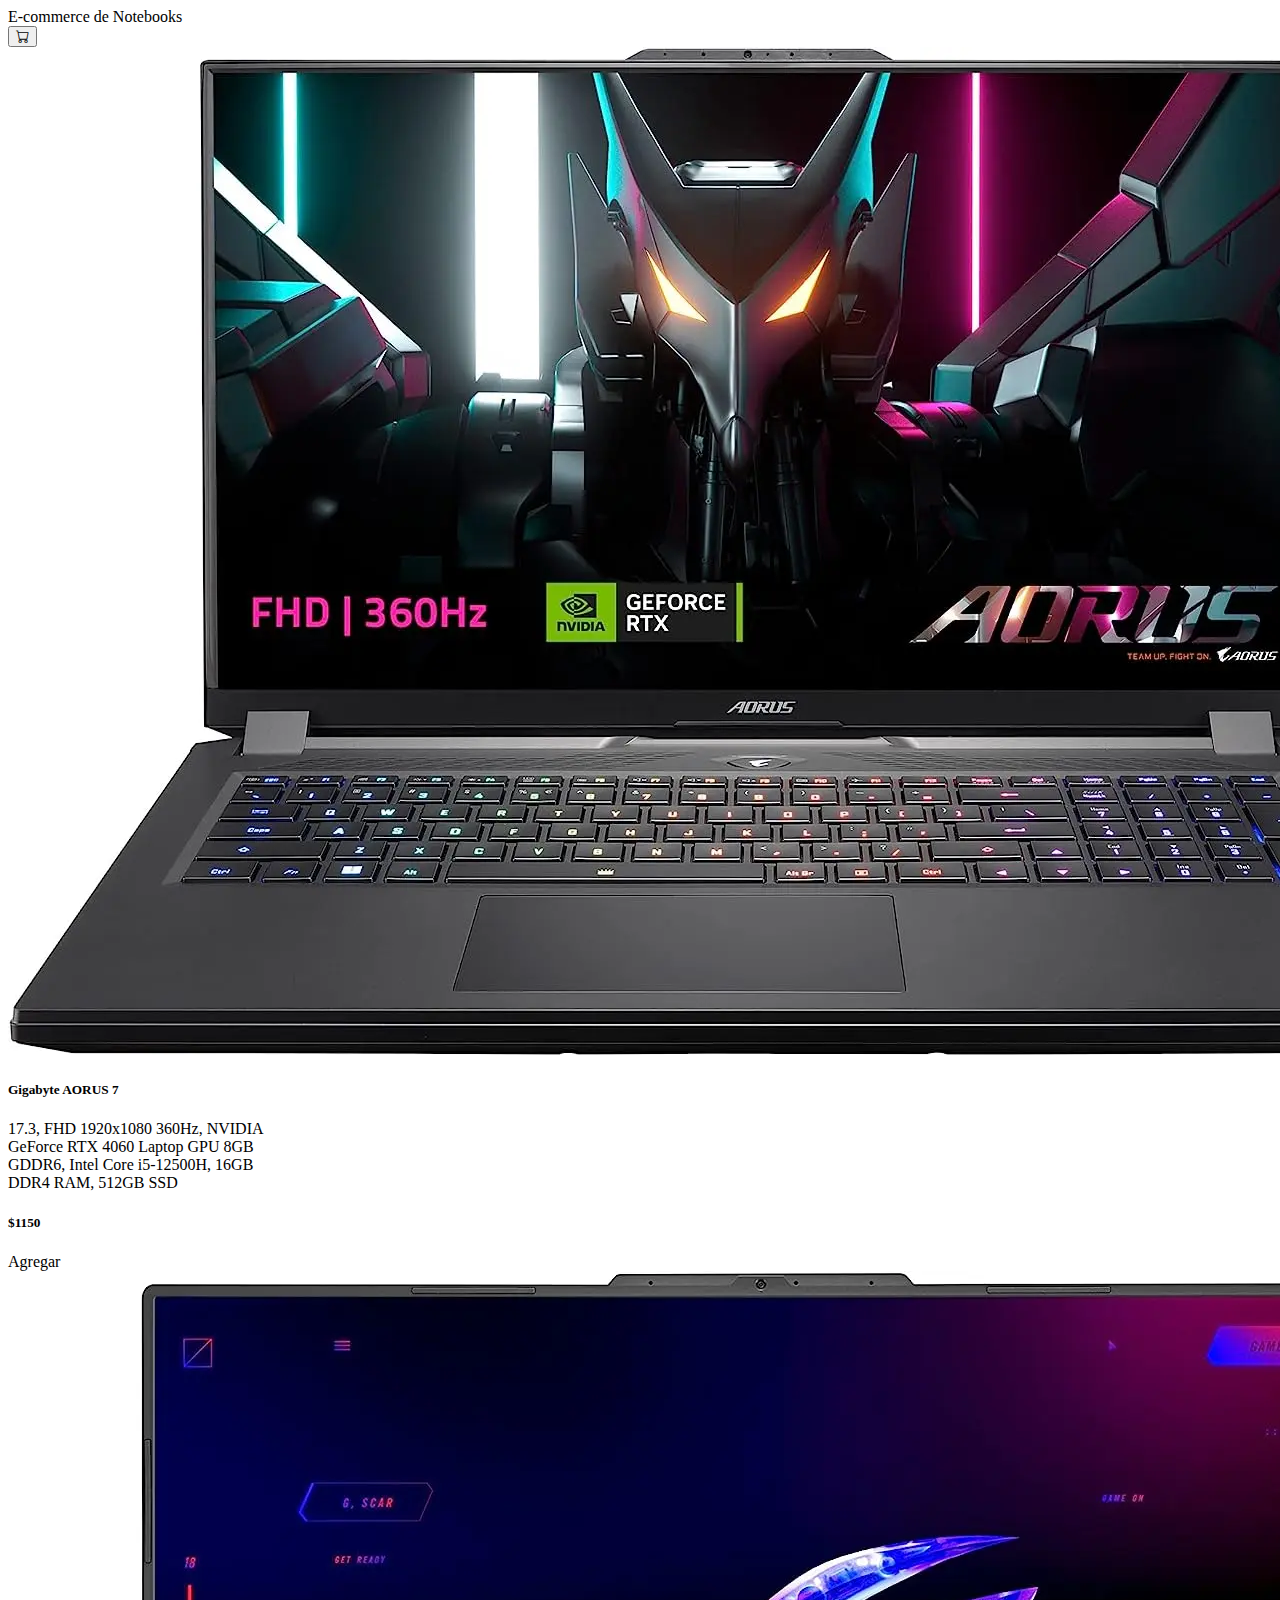
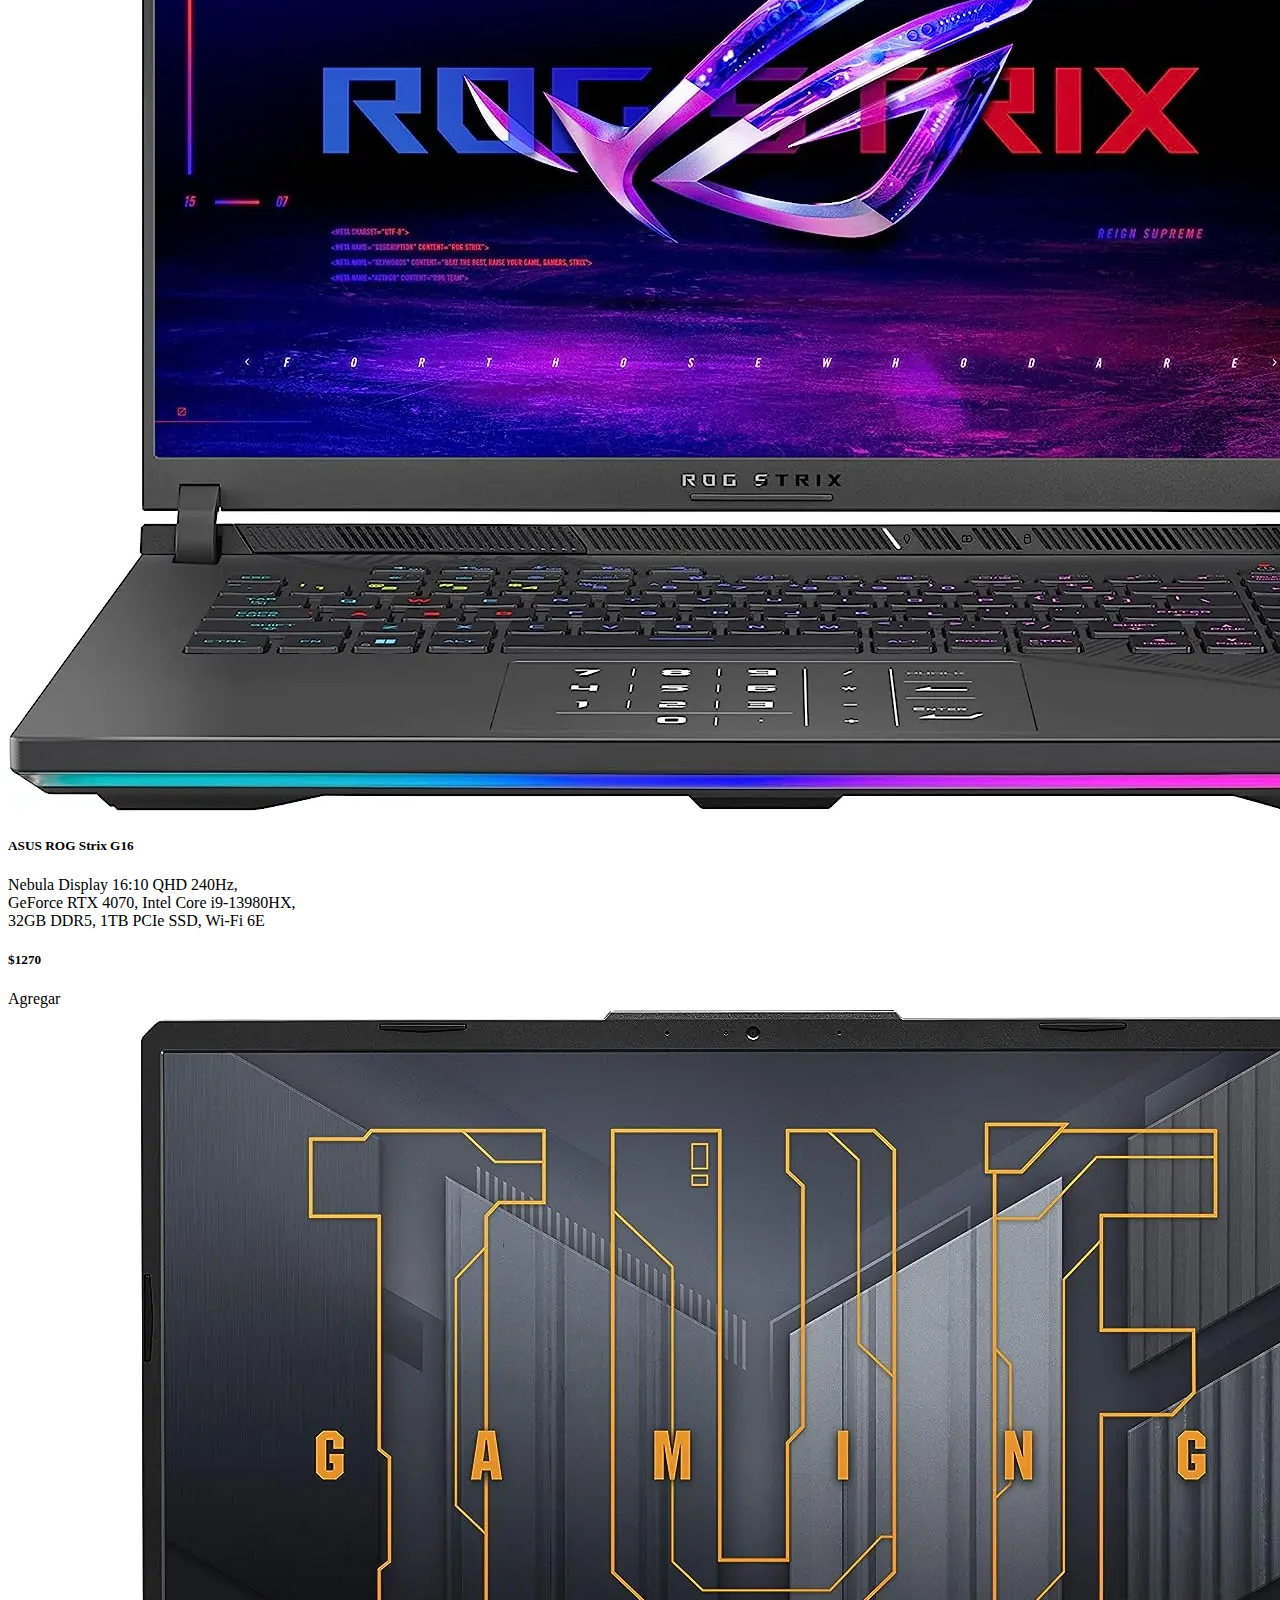
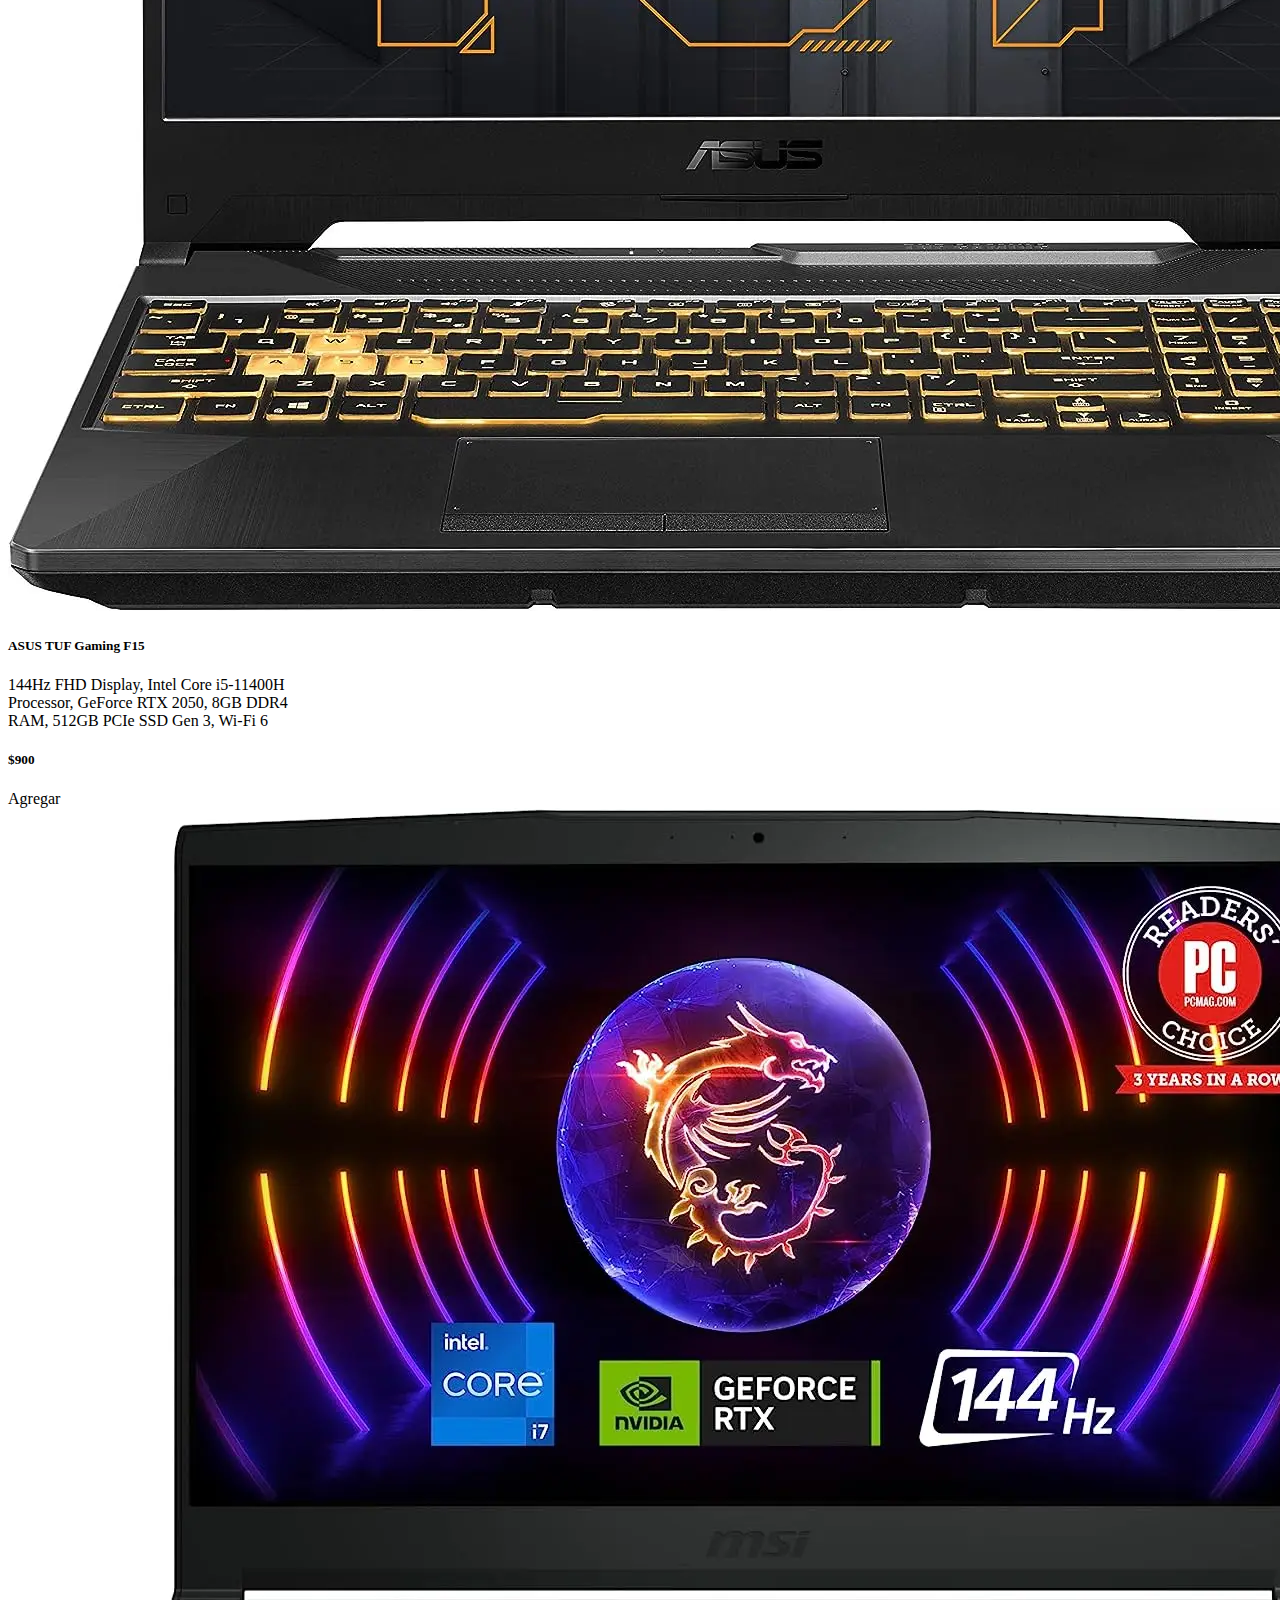
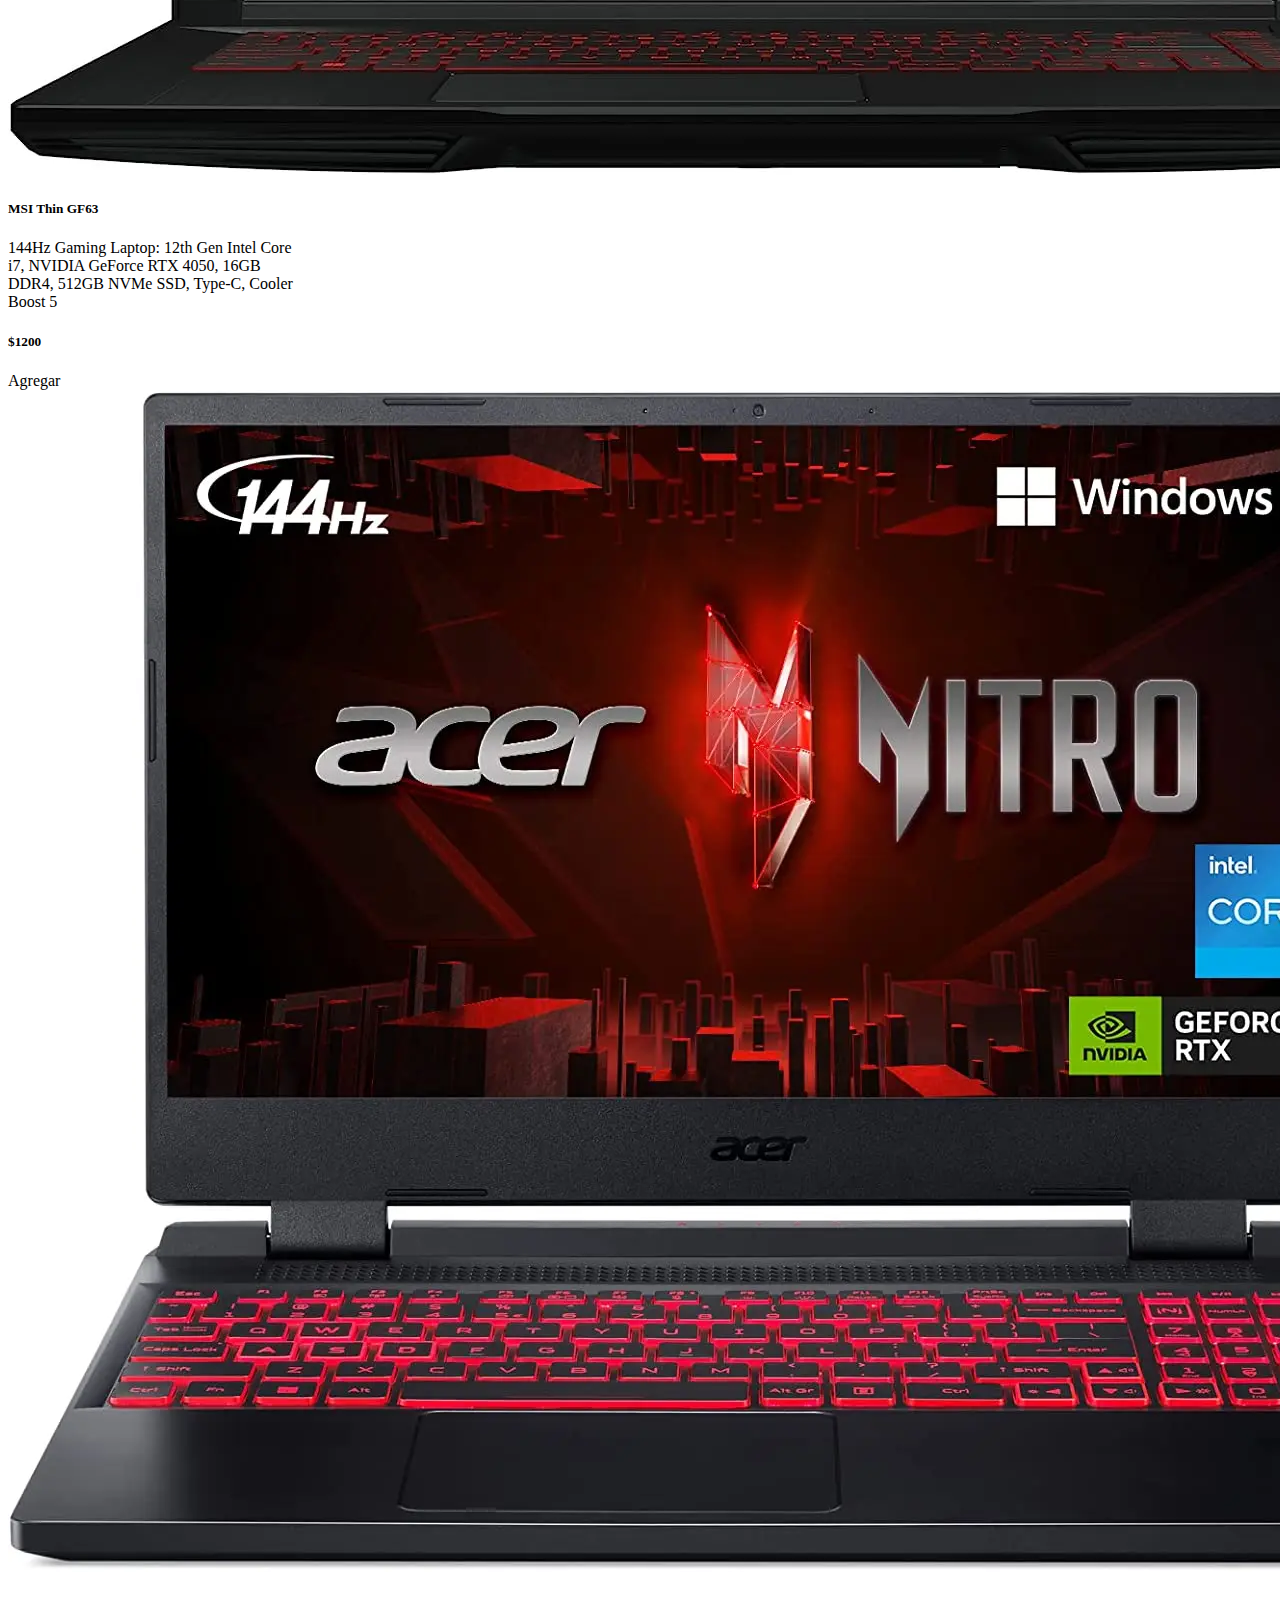
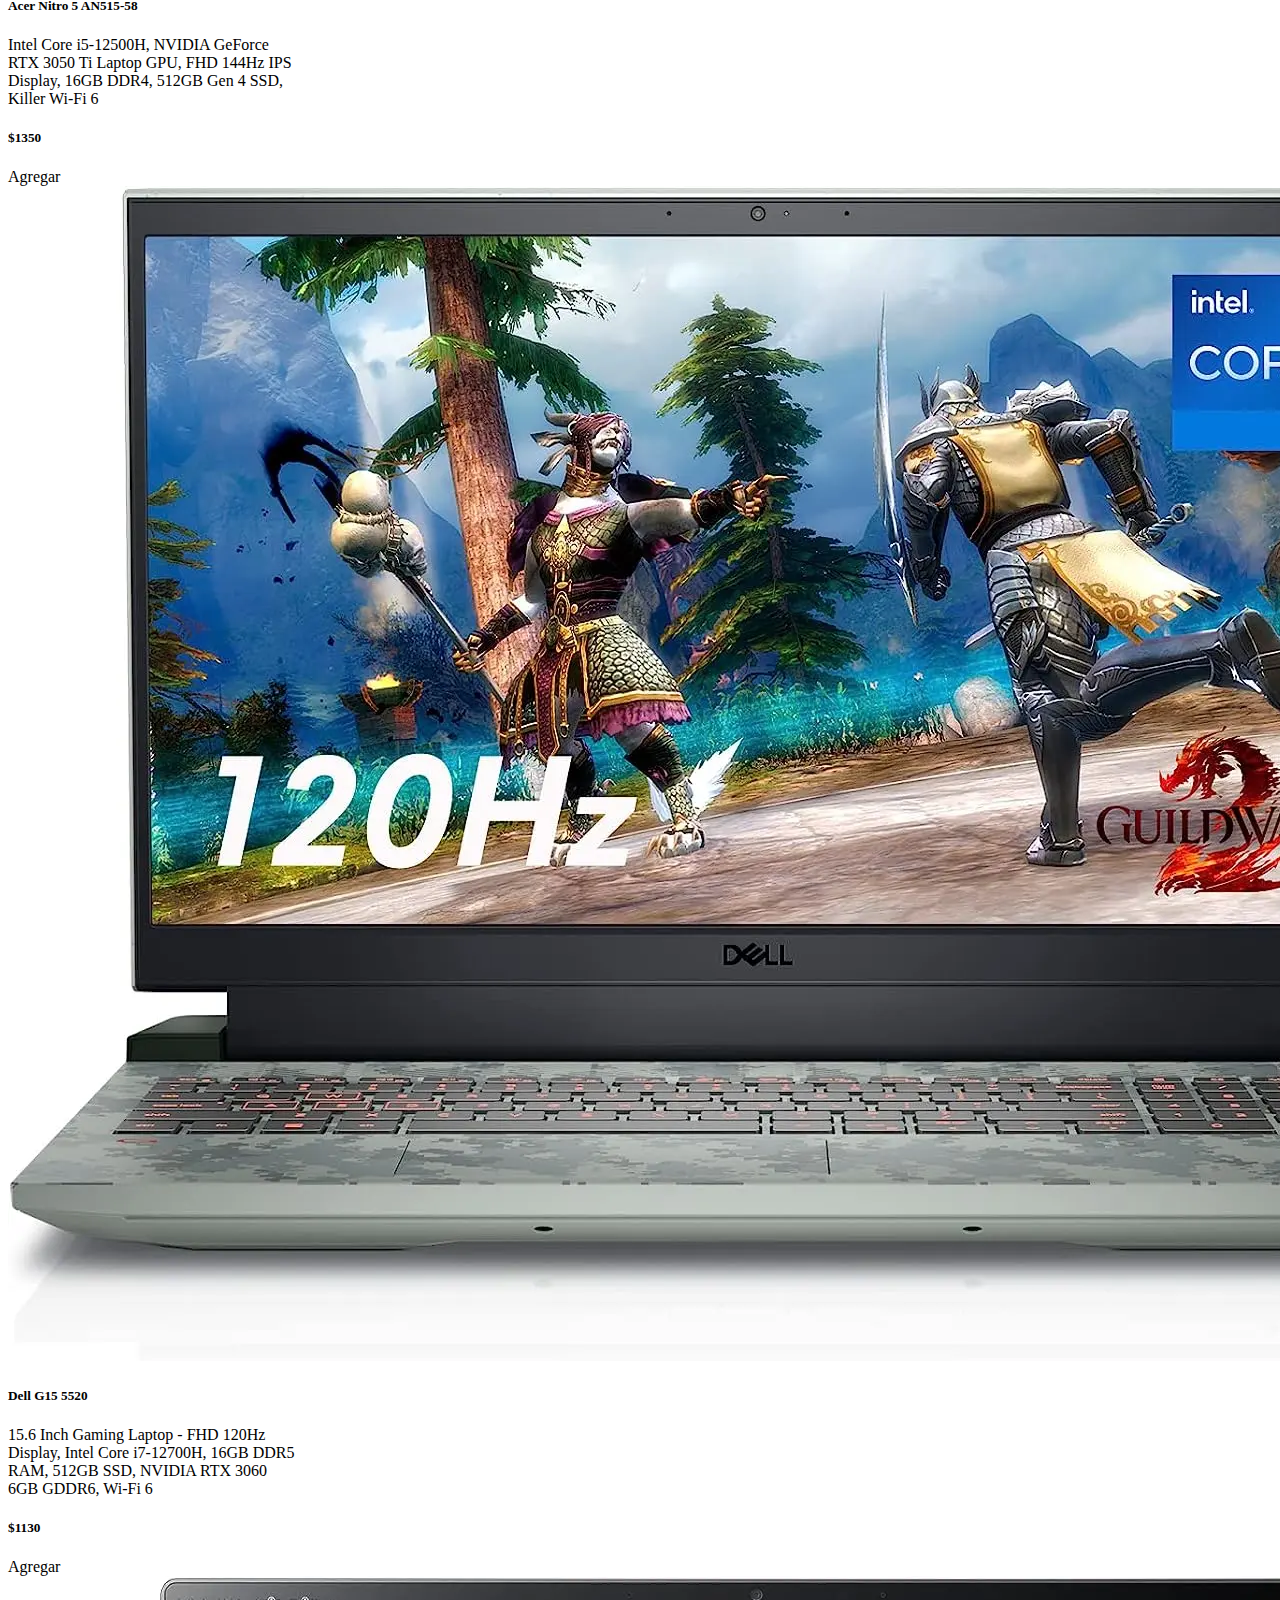
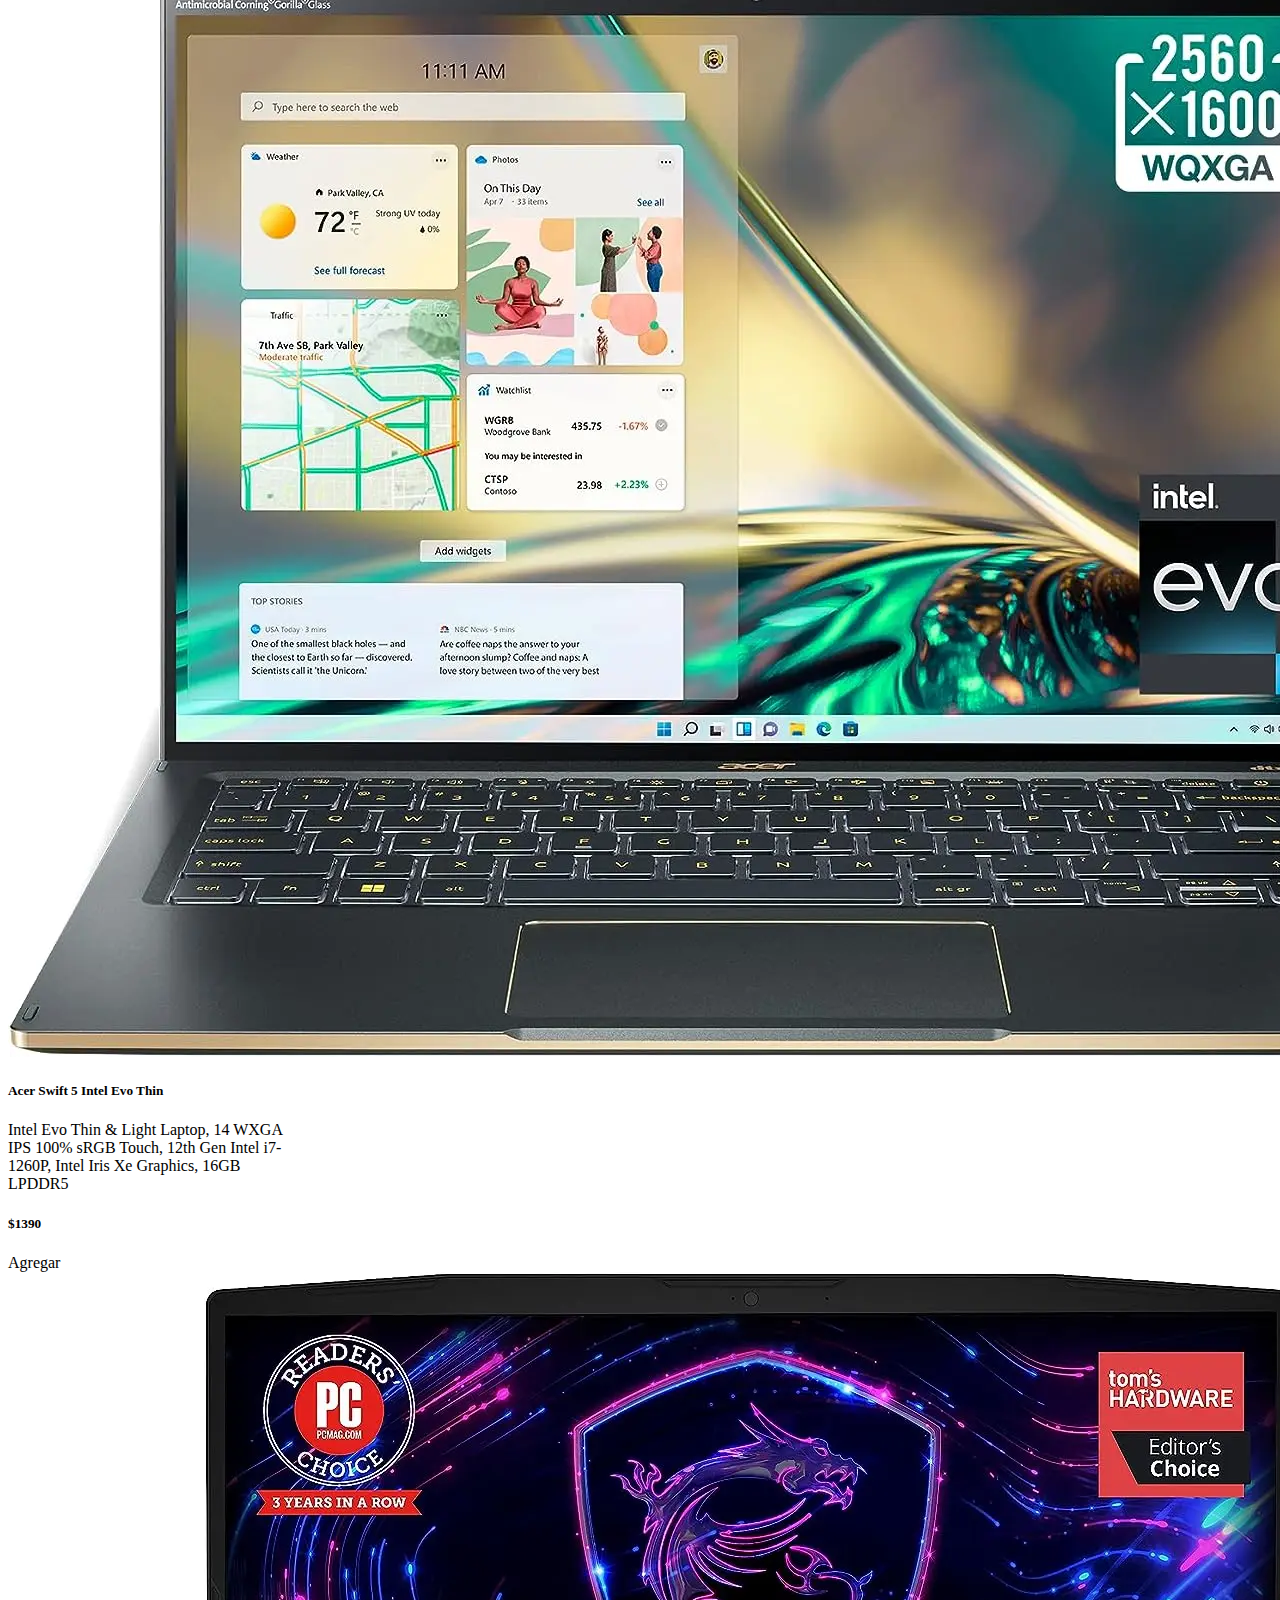
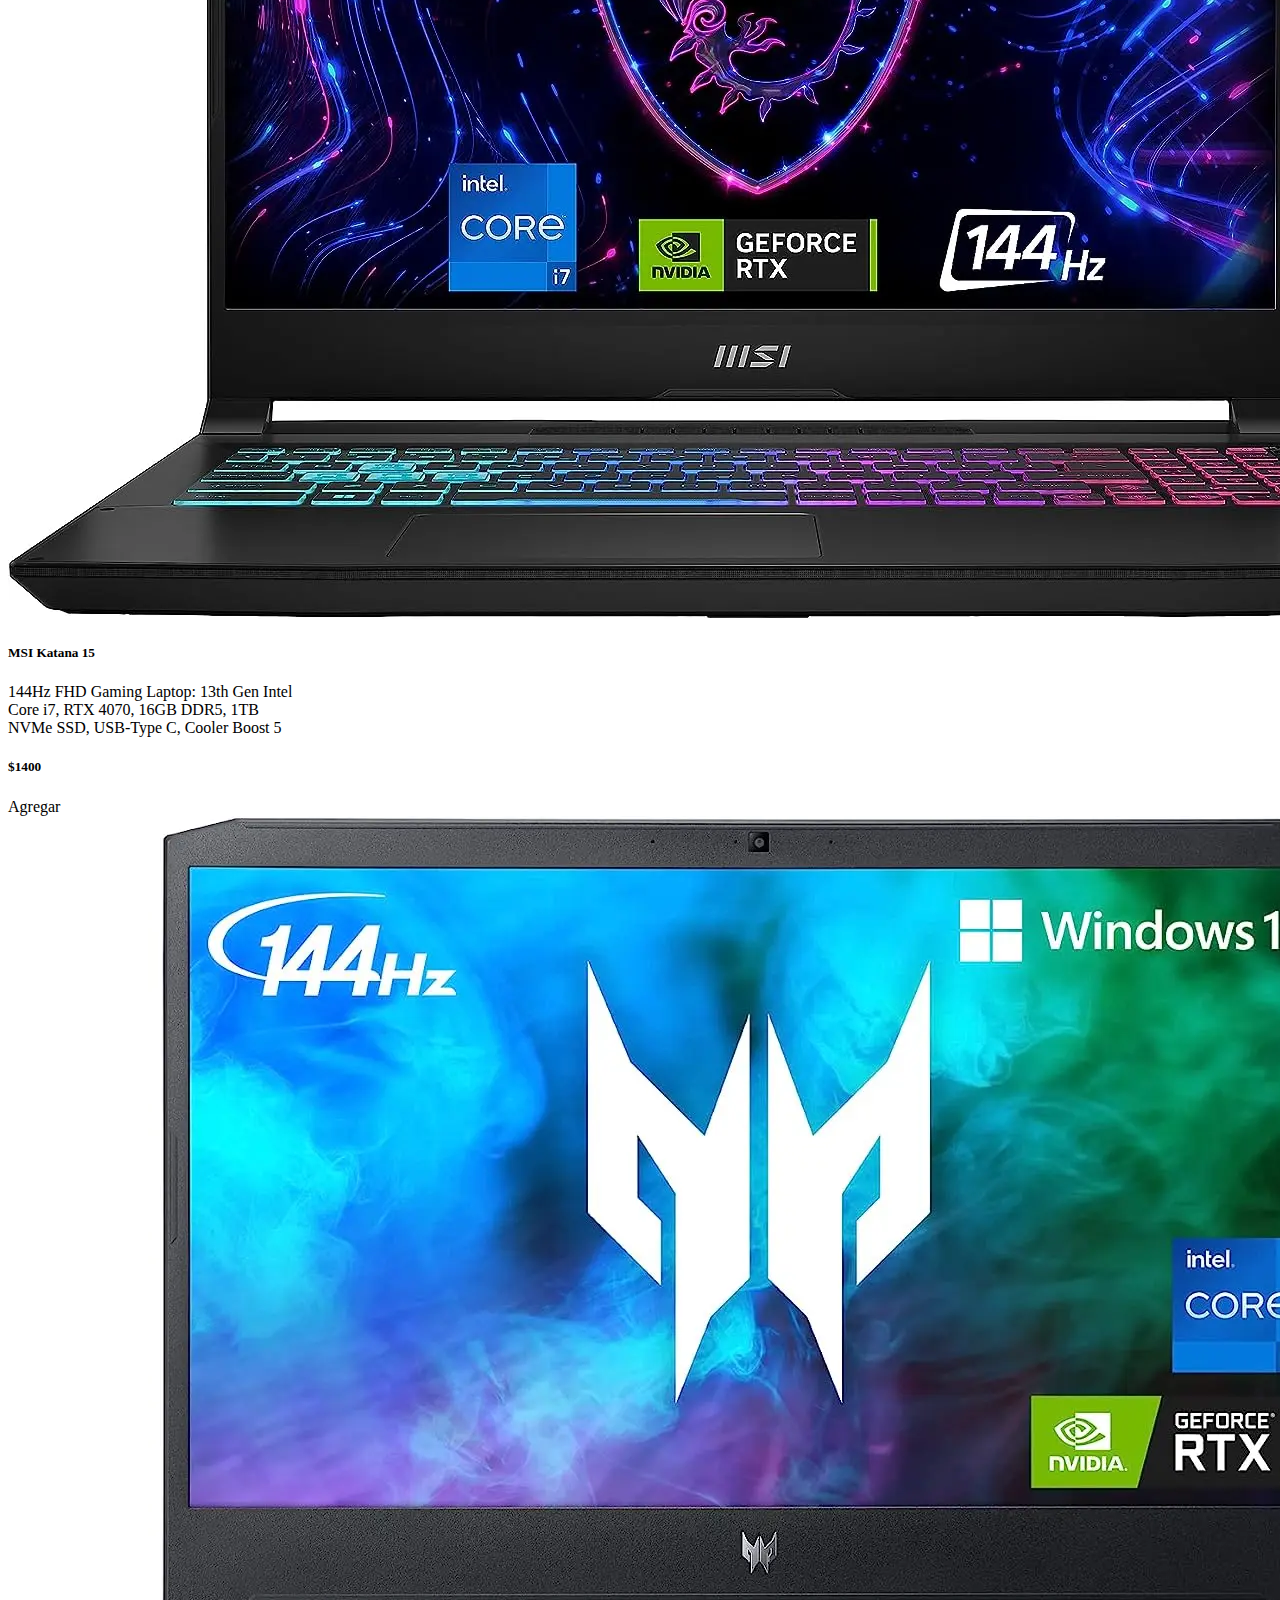
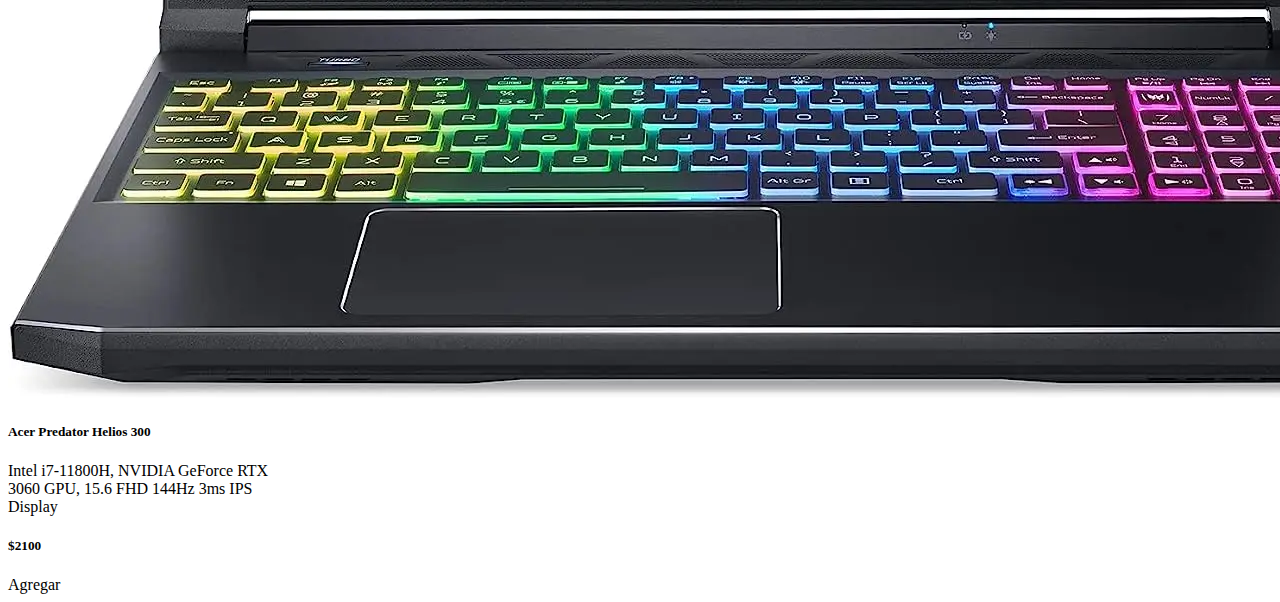
==== index.html @ ac22c347 "primeros eventos del DOM y array de productos" ====
<!DOCTYPE html>
<html lang="en">
<head>
    <meta charset="UTF-8">
    <meta name="viewport" content="width=device-width, initial-scale=1.0">
    <title>proyectoFinalJS | Francisco Zambrano</title>
    <link rel="icon" href="productosImg/icon.png"></link>
    <link href="https://cdn.jsdelivr.net/npm/bootstrap@5.3.2/dist/css/bootstrap.min.css" rel="stylesheet" integrity="sha384-T3c6CoIi6uLrA9TneNEoa7RxnatzjcDSCmG1MXxSR1GAsXEV/Dwwykc2MPK8M2HN" crossorigin="anonymous">
    <link rel="stylesheet" href="https://cdn.jsdelivr.net/npm/bootstrap-icons@1.11.1/font/bootstrap-icons.css">

</head>
<body>

    <nav class="navbar bg-body-tertiary">
        <div class="container-fluid">
          <a class="navbar-brand">E-commerce de Notebooks</a>
          <form class="d-flex" role="search">
            
            <button class="btn btn-outline-success" type="button"><i class="bi bi-cart"></i></button>
          </form>
        </div>
    </nav>


    <div class="container text-center">
      <div class="row aling-items-center">
          <div class="col-sm-12">
            <div class="container">
              <div class="row">
                  
                <div class="col-md-3" id="contenedor-productos"></div>
              
              </div>
            </div>         
          </div>
      </div>
    </div>

    
    <script src="main.js"></script>
    <script src="https://cdn.jsdelivr.net/npm/bootstrap@5.3.2/dist/js/bootstrap.bundle.min.js" integrity="sha384-C6RzsynM9kWDrMNeT87bh95OGNyZPhcTNXj1NW7RuBCsyN/o0jlpcV8Qyq46cDfL" crossorigin="anonymous"></script>
</body>
</html>
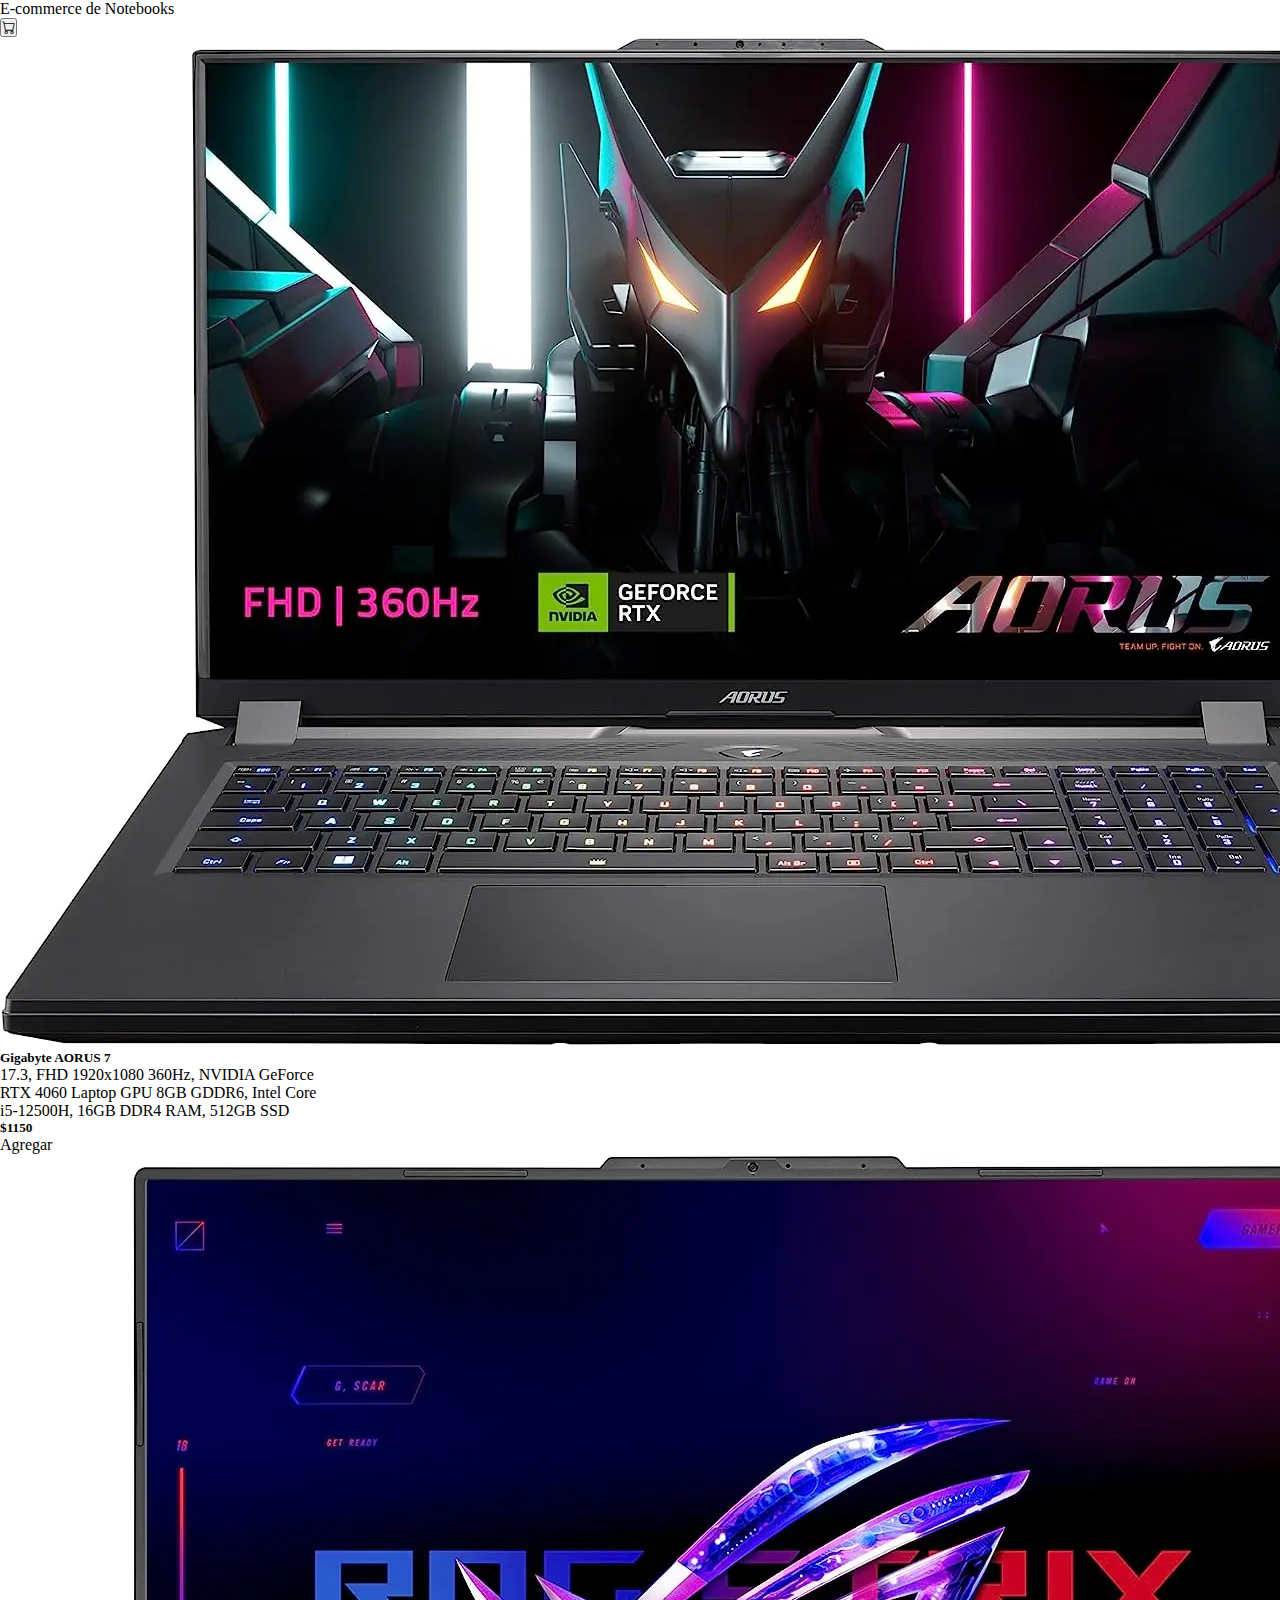
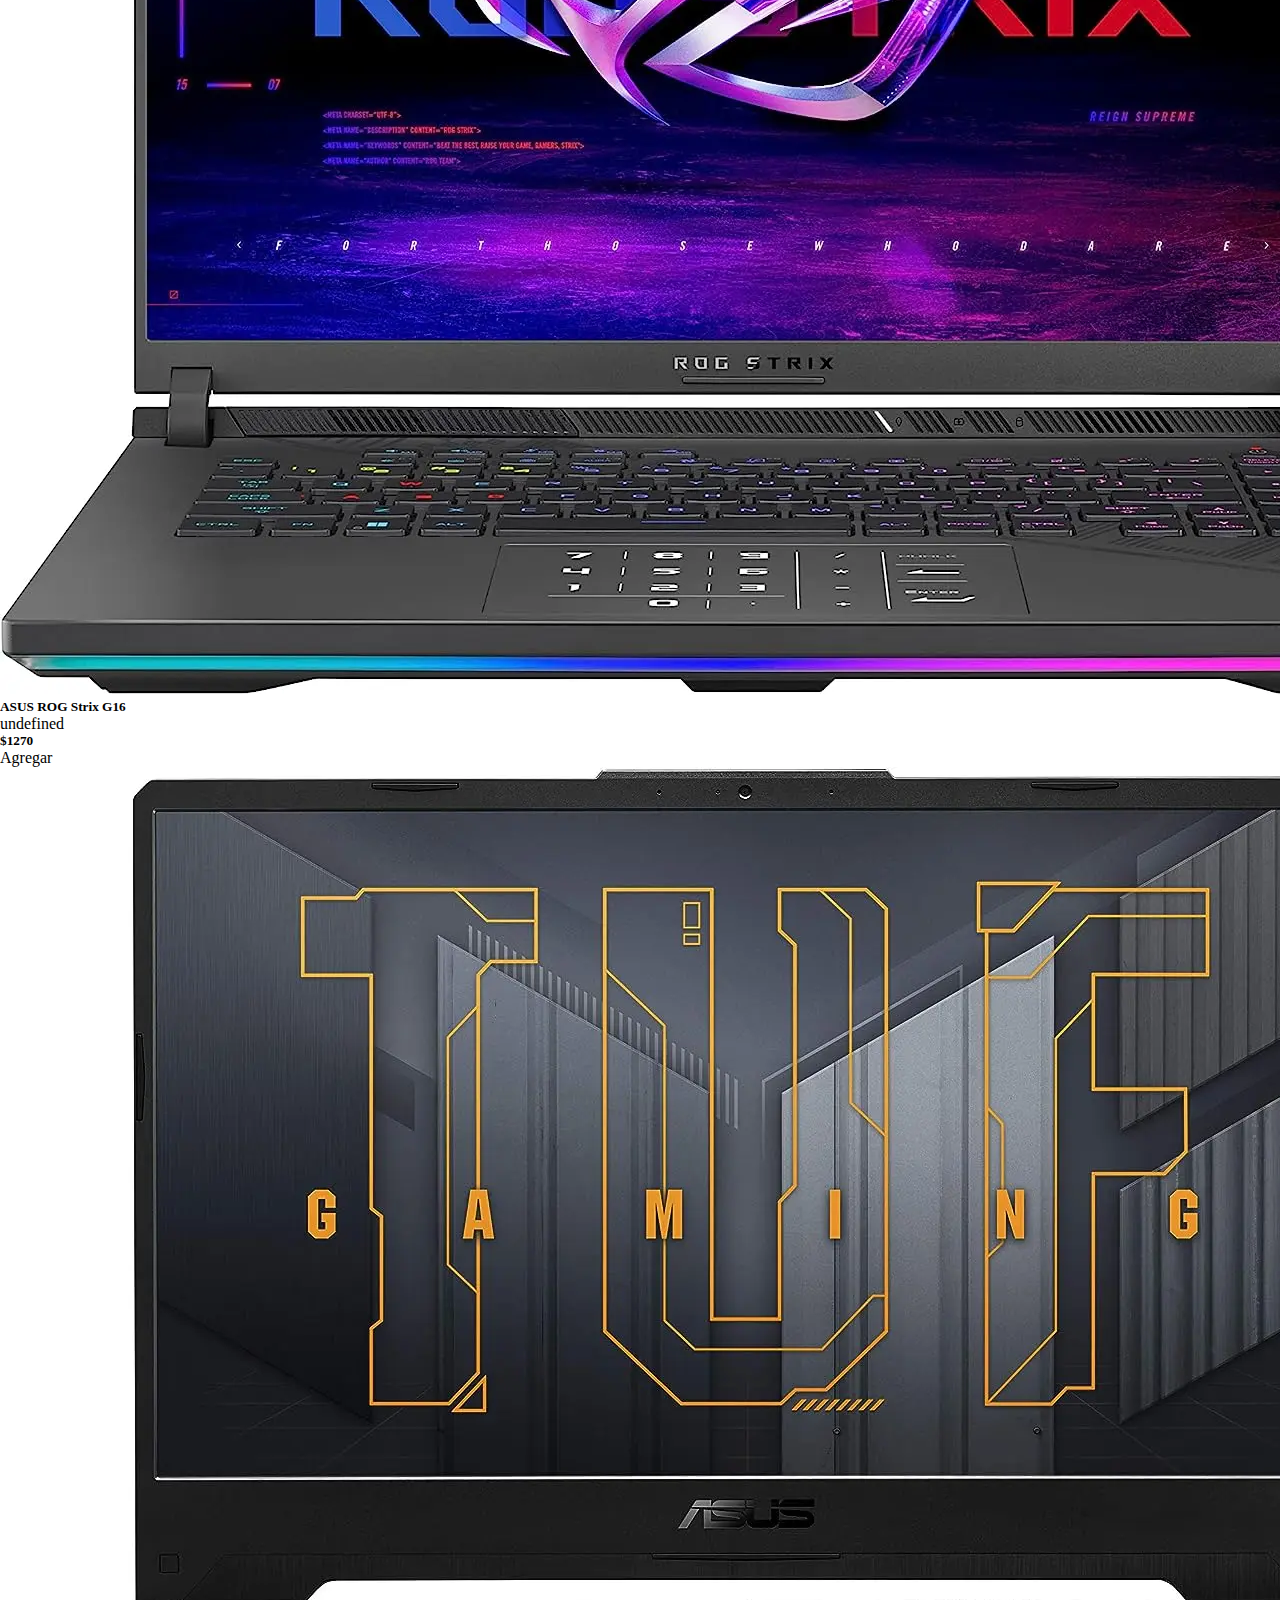
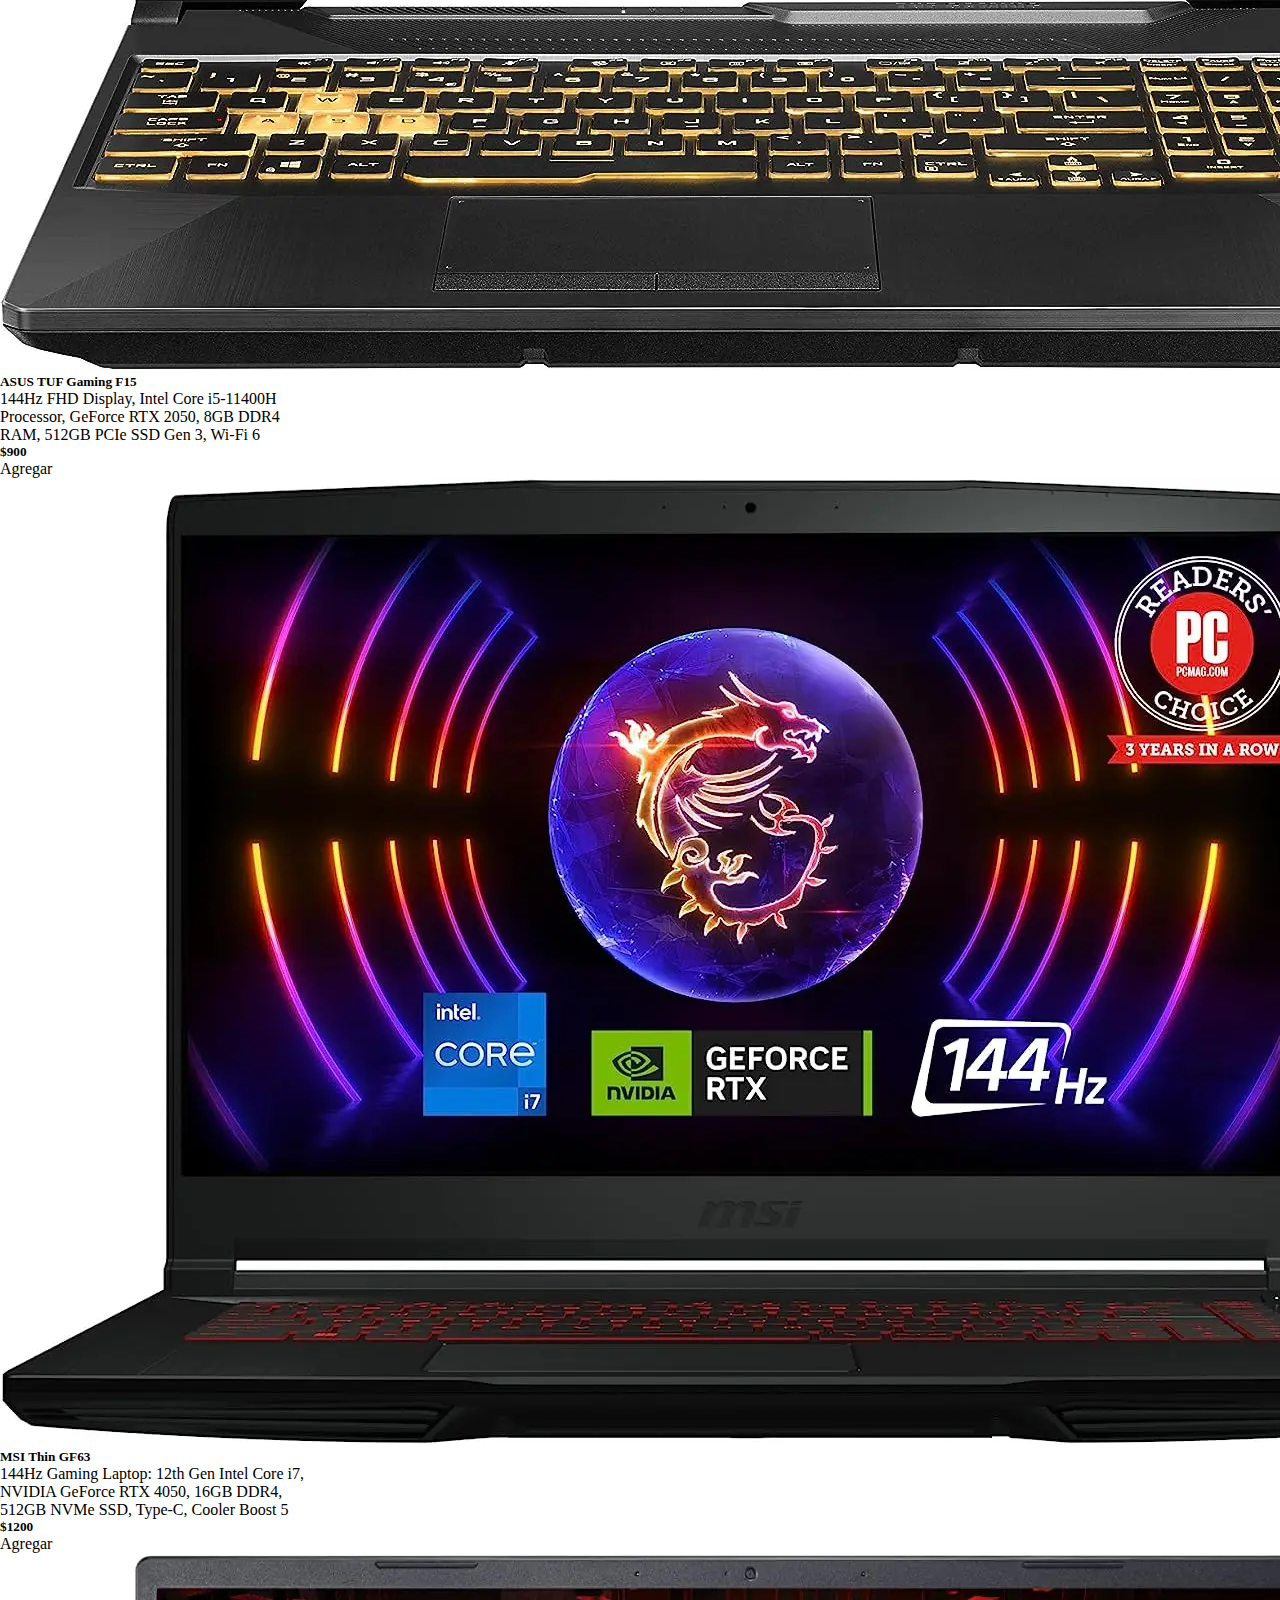
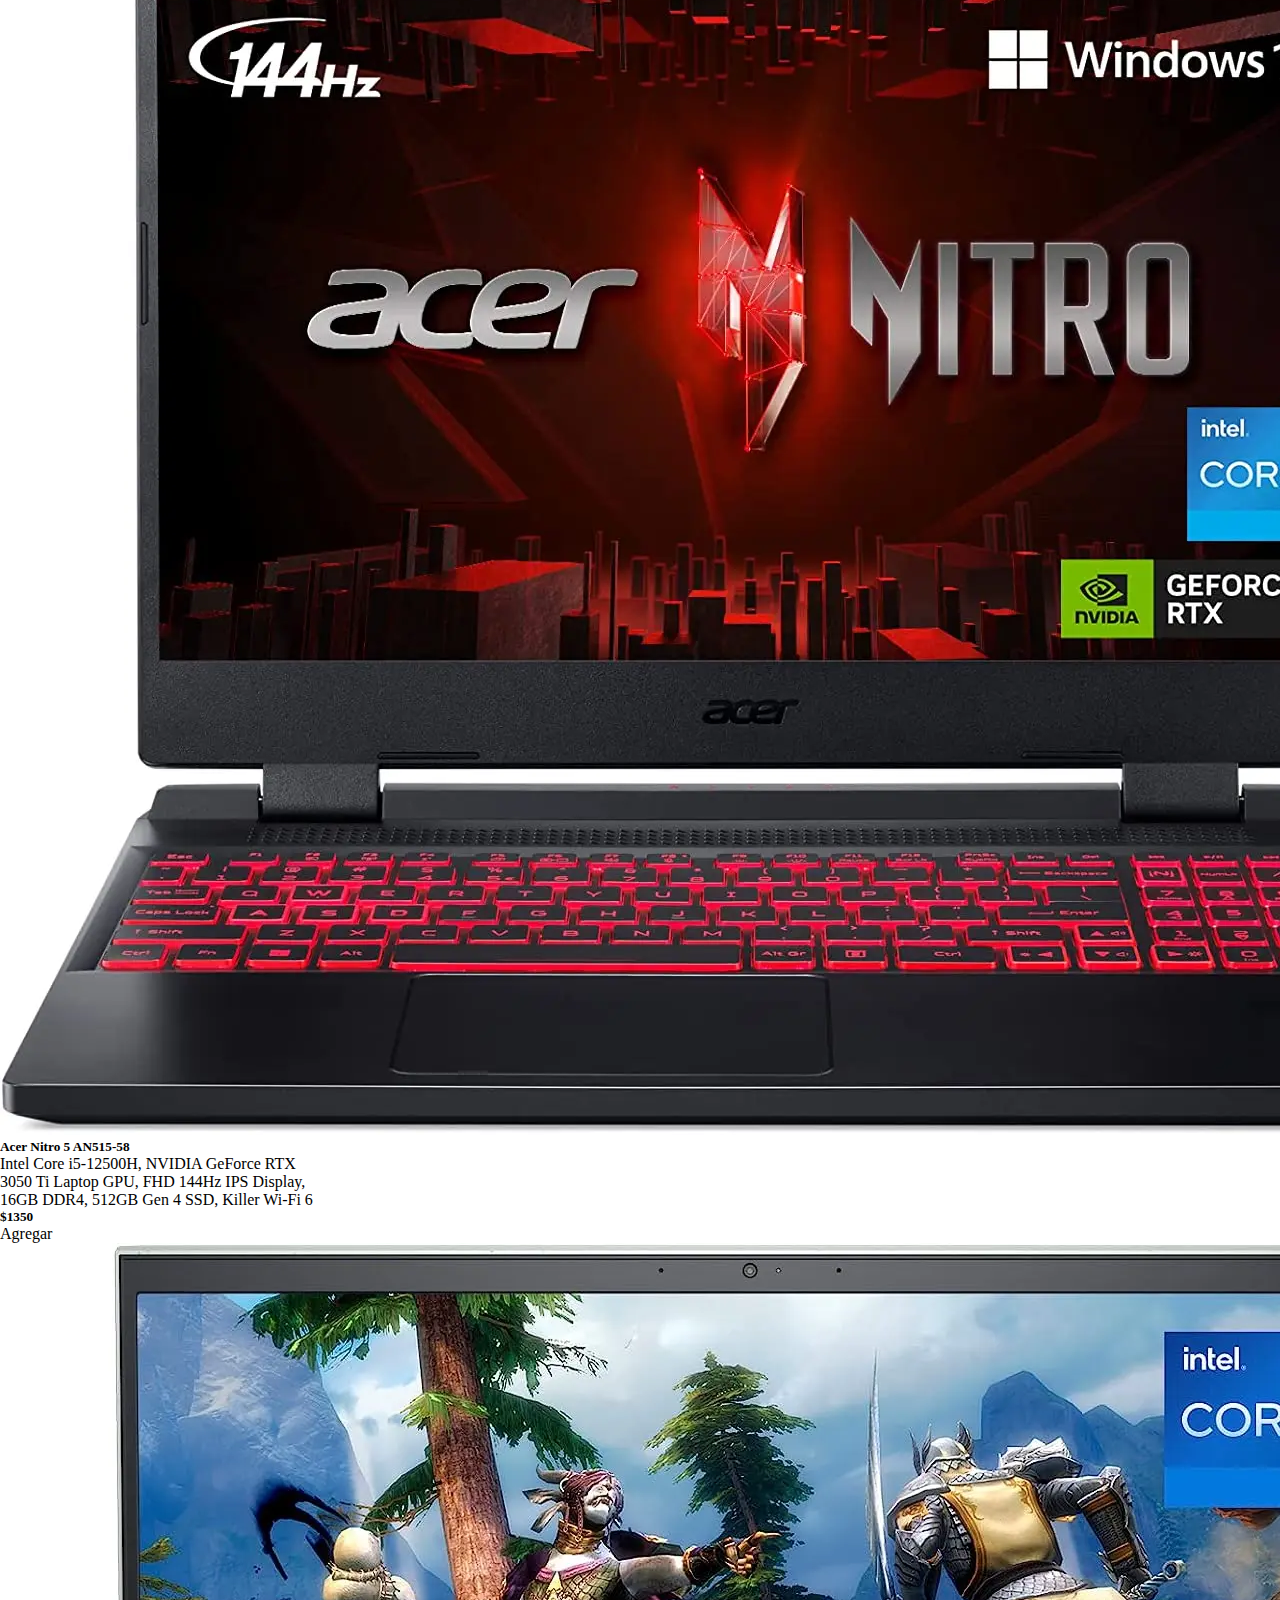
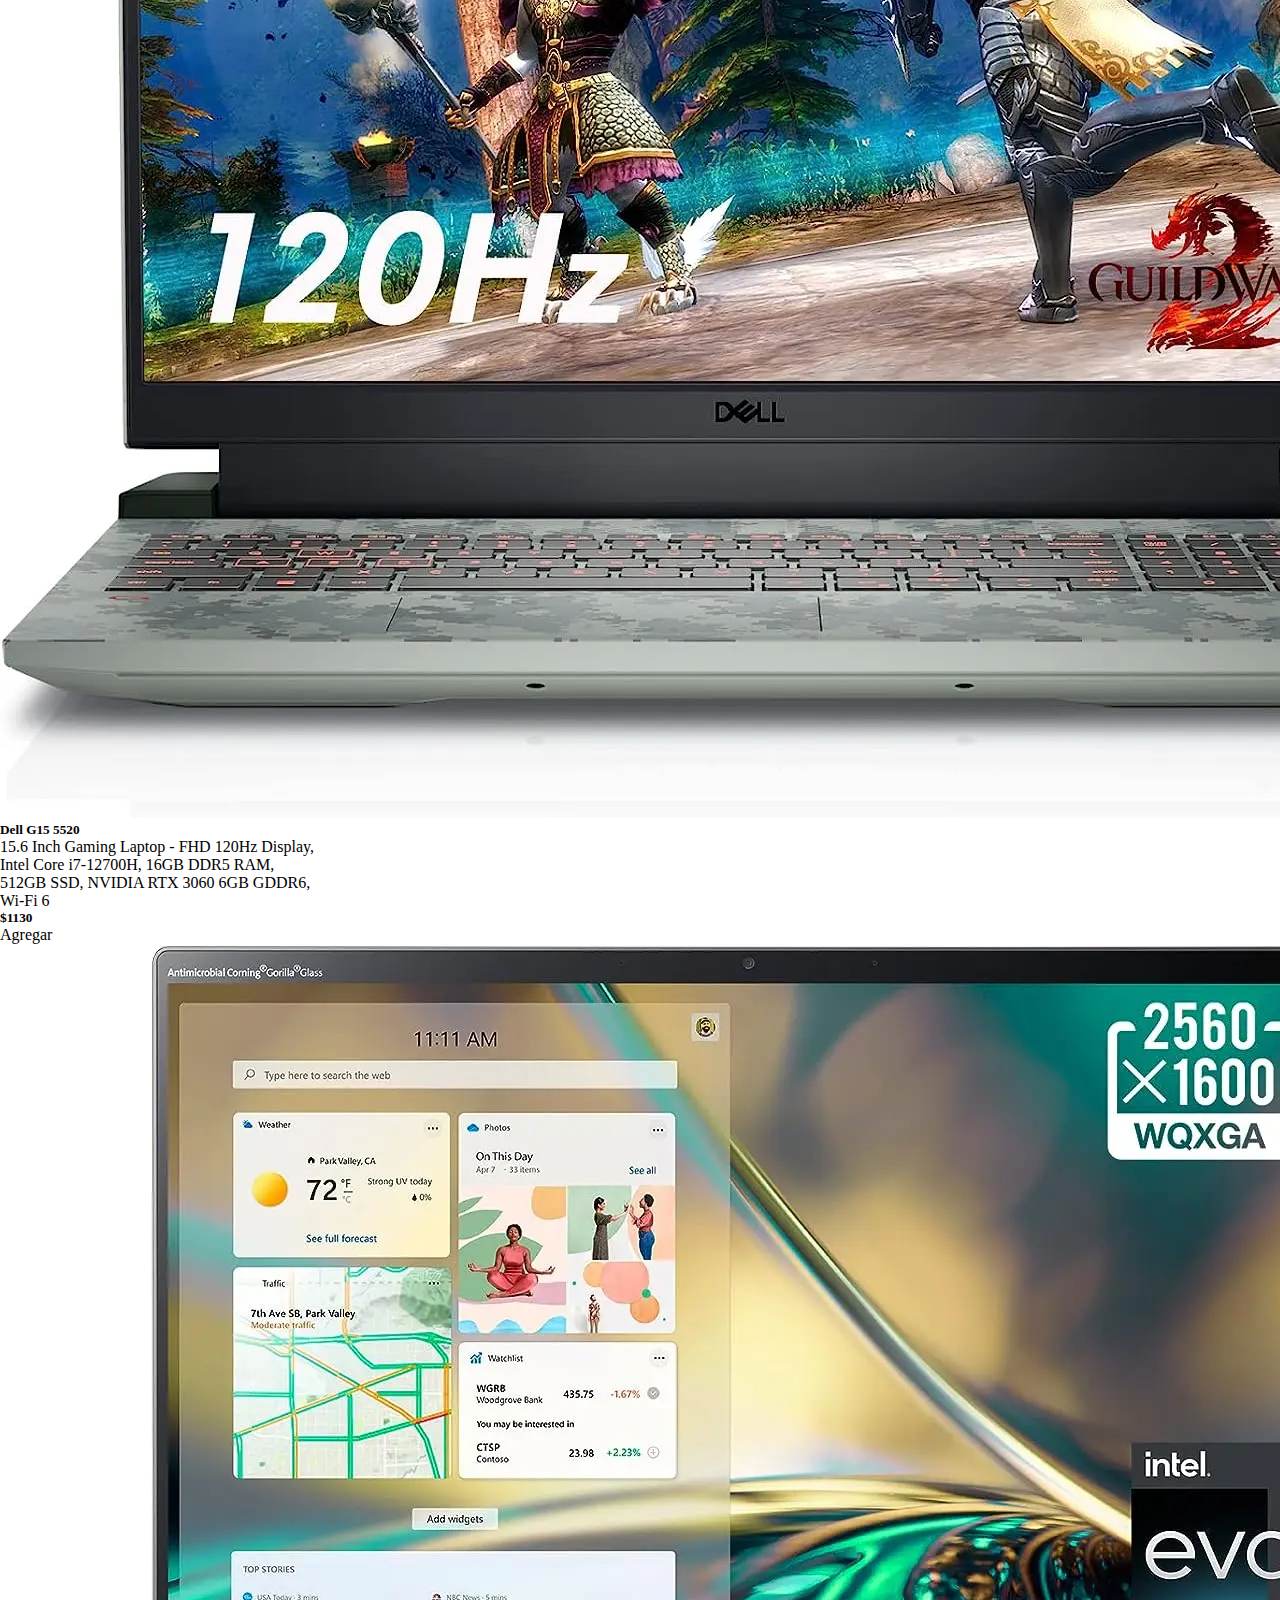
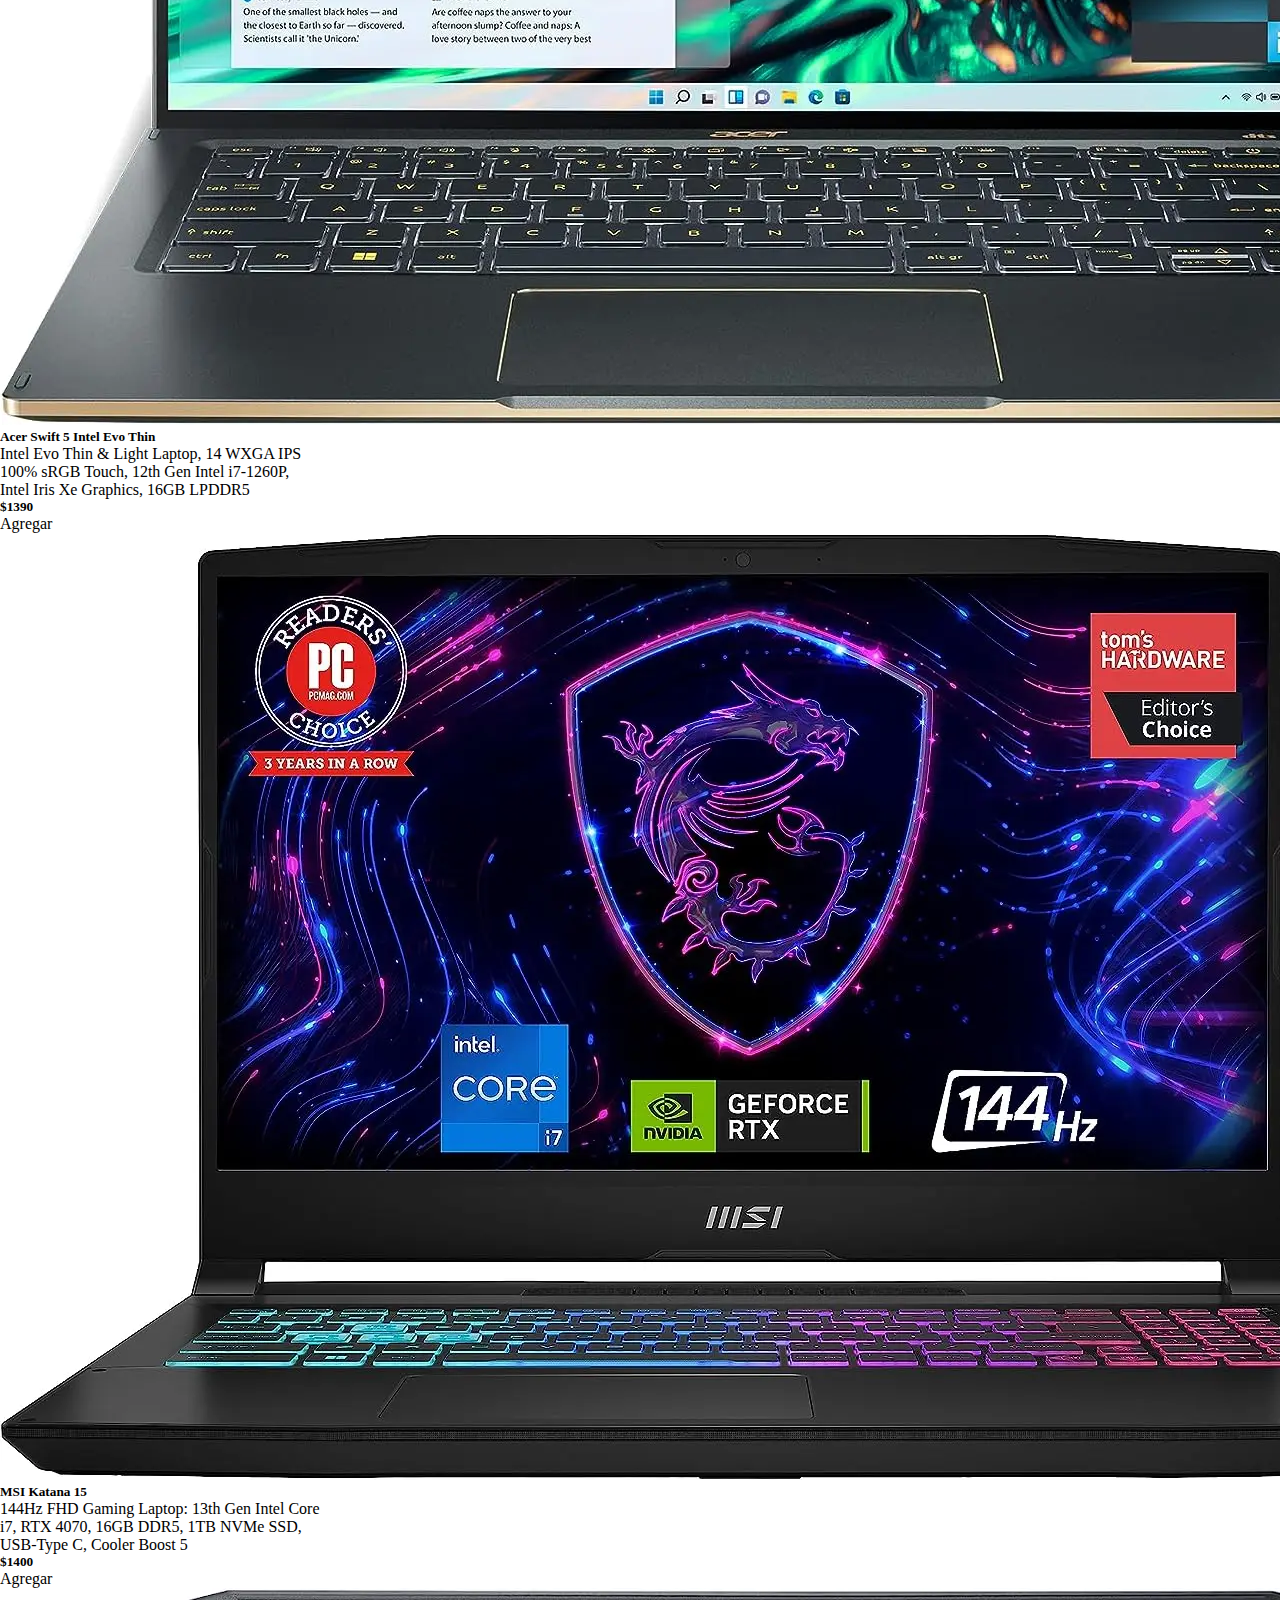
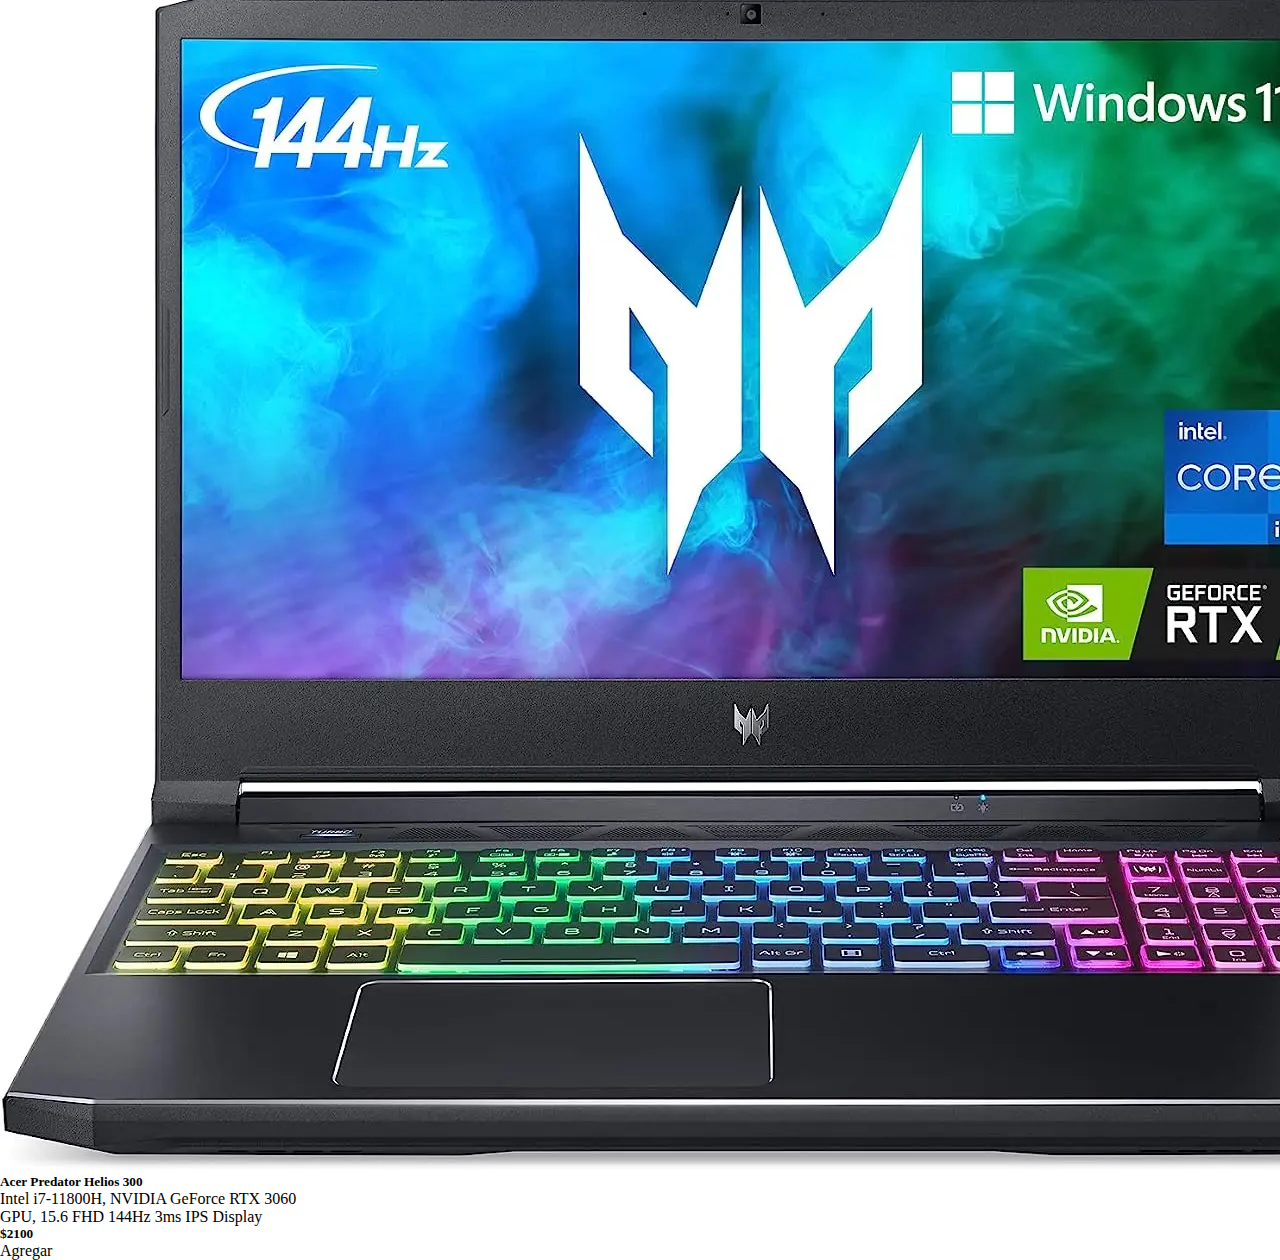
==== commit b9696efe: "Json, fetch and then ready" ====
--- a/index.html
+++ b/index.html
@@ -4,6 +4,7 @@
     <meta charset="UTF-8">
     <meta name="viewport" content="width=device-width, initial-scale=1.0">
     <title>proyectoFinalJS | Francisco Zambrano</title>
+    <link rel="stylesheet" href="estilos.css">
     <link rel="icon" href="productosImg/icon.png"></link>
     <link href="https://cdn.jsdelivr.net/npm/bootstrap@5.3.2/dist/css/bootstrap.min.css" rel="stylesheet" integrity="sha384-T3c6CoIi6uLrA9TneNEoa7RxnatzjcDSCmG1MXxSR1GAsXEV/Dwwykc2MPK8M2HN" crossorigin="anonymous">
     <link rel="stylesheet" href="https://cdn.jsdelivr.net/npm/bootstrap-icons@1.11.1/font/bootstrap-icons.css">
@@ -22,19 +23,35 @@
     </nav>
 
 
-    <div class="container text-center">
+    <div class="container max-height-container text-center">
       <div class="row aling-items-center">
-          <div class="col-sm-12">
-            <div class="container">
-              <div class="row">
+          <!-- <div class="col"> -->
+            <!-- <div class="container">
+              <div class="row"> -->
                   
-                <div class="col-md-3" id="contenedor-productos"></div>
+                <div class="col-4" id="contenedor-productos">
+                  <!--acá se generan las cards de los productos-->
+                </div>
+
+                <div class="col-4" id="contenedor-productos">
+                  <!--acá se generan las cards de los productos-->
+                </div>
+
+                <div class="col-4" id="contenedor-productos">
+                  <!--acá se generan las cards de los productos-->
+                </div>
+
+            
+                
+                
               
               </div>
             </div>         
-          </div>
-      </div>
-    </div>
+          <!-- </div> -->
+      <!-- </div>
+    </div> -->
+
+    
 
     
     <script src="main.js"></script>
--- a/estilos.css
+++ b/estilos.css
@@ -0,0 +1,10 @@
+* {
+    margin: 0;
+    padding: 0;
+    box-sizing: border-box;
+}
+
+.max-height-container {
+    max-height: 400px;
+ 
+  }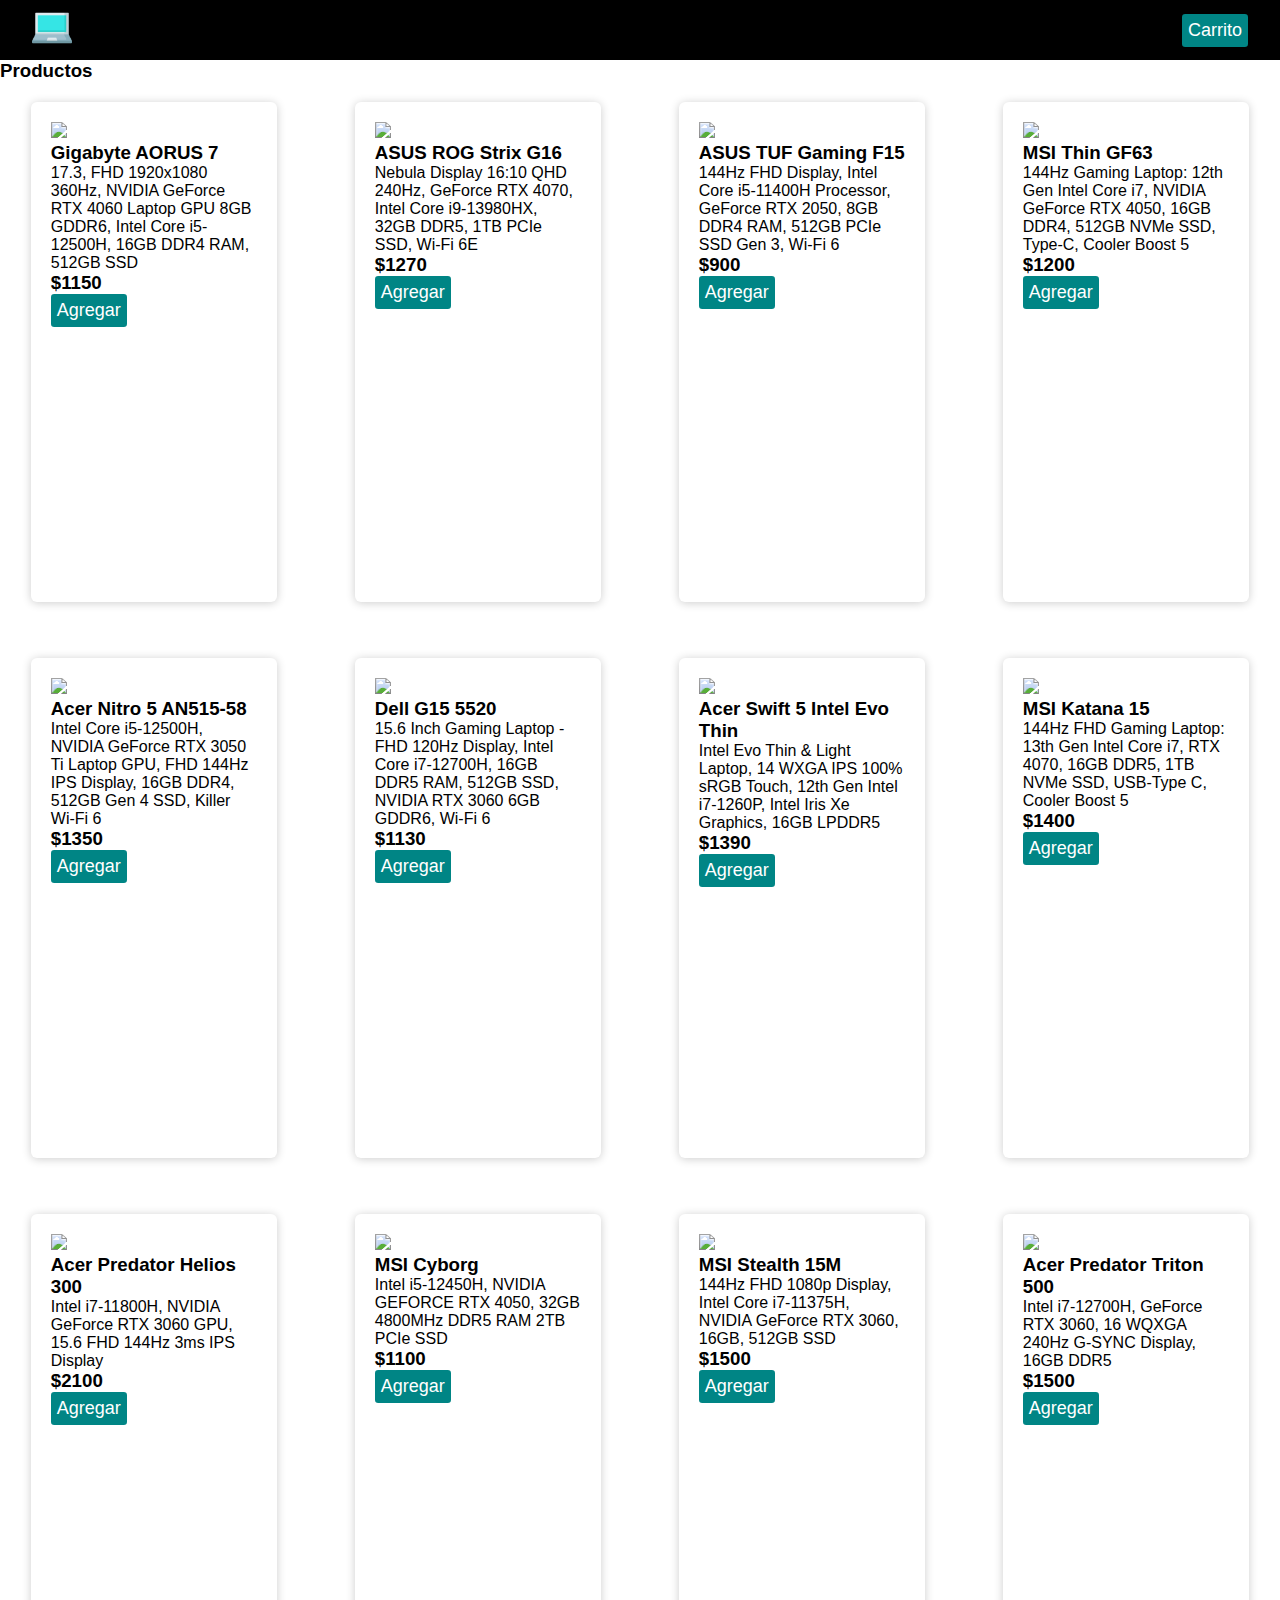
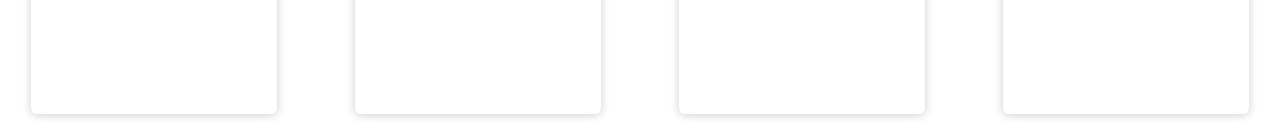
==== commit a4703f8d: "Funciones del Carrito" ====
--- a/index.html
+++ b/index.html
@@ -1,60 +1,29 @@
 <!DOCTYPE html>
-<html lang="en">
+<html lang="es">
 <head>
     <meta charset="UTF-8">
     <meta name="viewport" content="width=device-width, initial-scale=1.0">
     <title>proyectoFinalJS | Francisco Zambrano</title>
     <link rel="stylesheet" href="estilos.css">
     <link rel="icon" href="productosImg/icon.png"></link>
-    <link href="https://cdn.jsdelivr.net/npm/bootstrap@5.3.2/dist/css/bootstrap.min.css" rel="stylesheet" integrity="sha384-T3c6CoIi6uLrA9TneNEoa7RxnatzjcDSCmG1MXxSR1GAsXEV/Dwwykc2MPK8M2HN" crossorigin="anonymous">
-    <link rel="stylesheet" href="https://cdn.jsdelivr.net/npm/bootstrap-icons@1.11.1/font/bootstrap-icons.css">
-
+   
 </head>
 <body>
 
-    <nav class="navbar bg-body-tertiary">
-        <div class="container-fluid">
-          <a class="navbar-brand">E-commerce de Notebooks</a>
-          <form class="d-flex" role="search">
-            
-            <button class="btn btn-outline-success" type="button"><i class="bi bi-cart"></i></button>
-          </form>
+    <header>
+        <div class="logo">
+            <img src="productosImg/icon.png">
         </div>
-    </nav>
-
-
-    <div class="container max-height-container text-center">
-      <div class="row aling-items-center">
-          <!-- <div class="col"> -->
-            <!-- <div class="container">
-              <div class="row"> -->
-                  
-                <div class="col-4" id="contenedor-productos">
-                  <!--acá se generan las cards de los productos-->
-                </div>
-
-                <div class="col-4" id="contenedor-productos">
-                  <!--acá se generan las cards de los productos-->
-                </div>
-
-                <div class="col-4" id="contenedor-productos">
-                  <!--acá se generan las cards de los productos-->
-                </div>
-
-            
-                
-                
-              
-              </div>
-            </div>         
-          <!-- </div> -->
-      <!-- </div>
-    </div> -->
-
     
-
-    
-    <script src="main.js"></script>
-    <script src="https://cdn.jsdelivr.net/npm/bootstrap@5.3.2/dist/js/bootstrap.bundle.min.js" integrity="sha384-C6RzsynM9kWDrMNeT87bh95OGNyZPhcTNXj1NW7RuBCsyN/o0jlpcV8Qyq46cDfL" crossorigin="anonymous"></script>
+        <nav class="menu">
+            <button class="btn-carrito"><a href="carrito.html">Carrito</a></button>
+        </nav>
+    </header>
+    <h3>Productos</h3>
+<div class="container" id="contenedor-productos">
+<!-- aca se agregan las cards de los productos -->
+</div>
+   
+<script src="main.js"></script>
 </body>
 </html>--- a/estilos.css
+++ b/estilos.css
@@ -1,10 +1,123 @@
-* {
+*{
     margin: 0;
     padding: 0;
     box-sizing: border-box;
 }
 
-.max-height-container {
-    max-height: 400px;
- 
-  }+.logo {
+    width: 40px;
+}
+
+header{
+    background-color: black;
+    display: flex;
+    justify-content: space-between;
+    align-items: center;
+    padding: .5rem 2rem;
+}
+
+a {
+    text-decoration: none;
+    color: inherit;
+}
+
+button {
+    background-color: rgb(0, 133, 133);
+    border: 2px solid rgb(0, 133, 133);
+    padding: .25rem;
+    border-radius: .2rem;;
+    color: white;
+    font-size: large;
+    cursor: pointer;
+}
+
+button:hover {
+    background-color: white;
+    border: 2px solid rgb(0, 133, 133);
+    color: rgb(0, 133, 133);
+}
+
+body{
+    width: 100%;
+    height: 100vh;
+    font-family: 'Lucida Sans', 'Lucida Sans Regular', 'Lucida Grande', 'Lucida Sans Unicode', Geneva, Verdana, sans-serif;
+}
+
+.container{
+    width: 100%;
+    margin: auto;
+    display: grid;
+    grid-template-columns: repeat(4,1fr);
+    column-gap: 1rem;
+    row-gap: 1rem;  
+}
+
+.card{
+    width: 80%;
+    height: 500px;
+    margin: 20px auto;
+    padding: 20px;
+    border-radius: 6px;
+    background-color: white;
+    box-shadow: 0px 1px 10px rgba(0,0,0,0.2);
+    cursor: pointer;
+    transition: all 400ms ease;
+}
+
+.card:hover{
+    box-shadow: 5px 5px 20px rgba(0,0,0,0.4);
+}
+
+img{
+    width: 100%;
+}
+
+@media (min-width:100px){
+    .container{
+        grid-template-columns: repeat(1, 1fr);
+    }
+}
+@media (min-width:520px){
+    .container{
+        grid-template-columns: repeat(2, 1fr);
+    }
+}
+@media (min-width:728px){
+    .container{
+        grid-template-columns: repeat(3, 1fr);
+    }
+}
+@media (min-width:1024px){
+    .container{
+        grid-template-columns: repeat(4, 1fr);
+    }
+}
+
+
+
+/* ESTILOS CARRITO */
+
+
+.producto-carrito{
+    width: 70%;
+    margin-top: 50px;
+    display: flex;
+    align-items: center;
+    justify-content: space-between;
+    margin: 20px auto;
+    padding: 20px;
+    border-radius: 6px;
+    background-color: white;
+    box-shadow: 0px 1px 10px rgba(0,0,0,0.2);
+    cursor: pointer;
+    transition: all 400ms ease;
+}
+
+.producto-carrito:hover{
+    box-shadow: 5px 5px 20px rgba(0,0,0,0.4);
+}
+
+.imagen-producto-carrito{
+    width: 80px;
+}
+
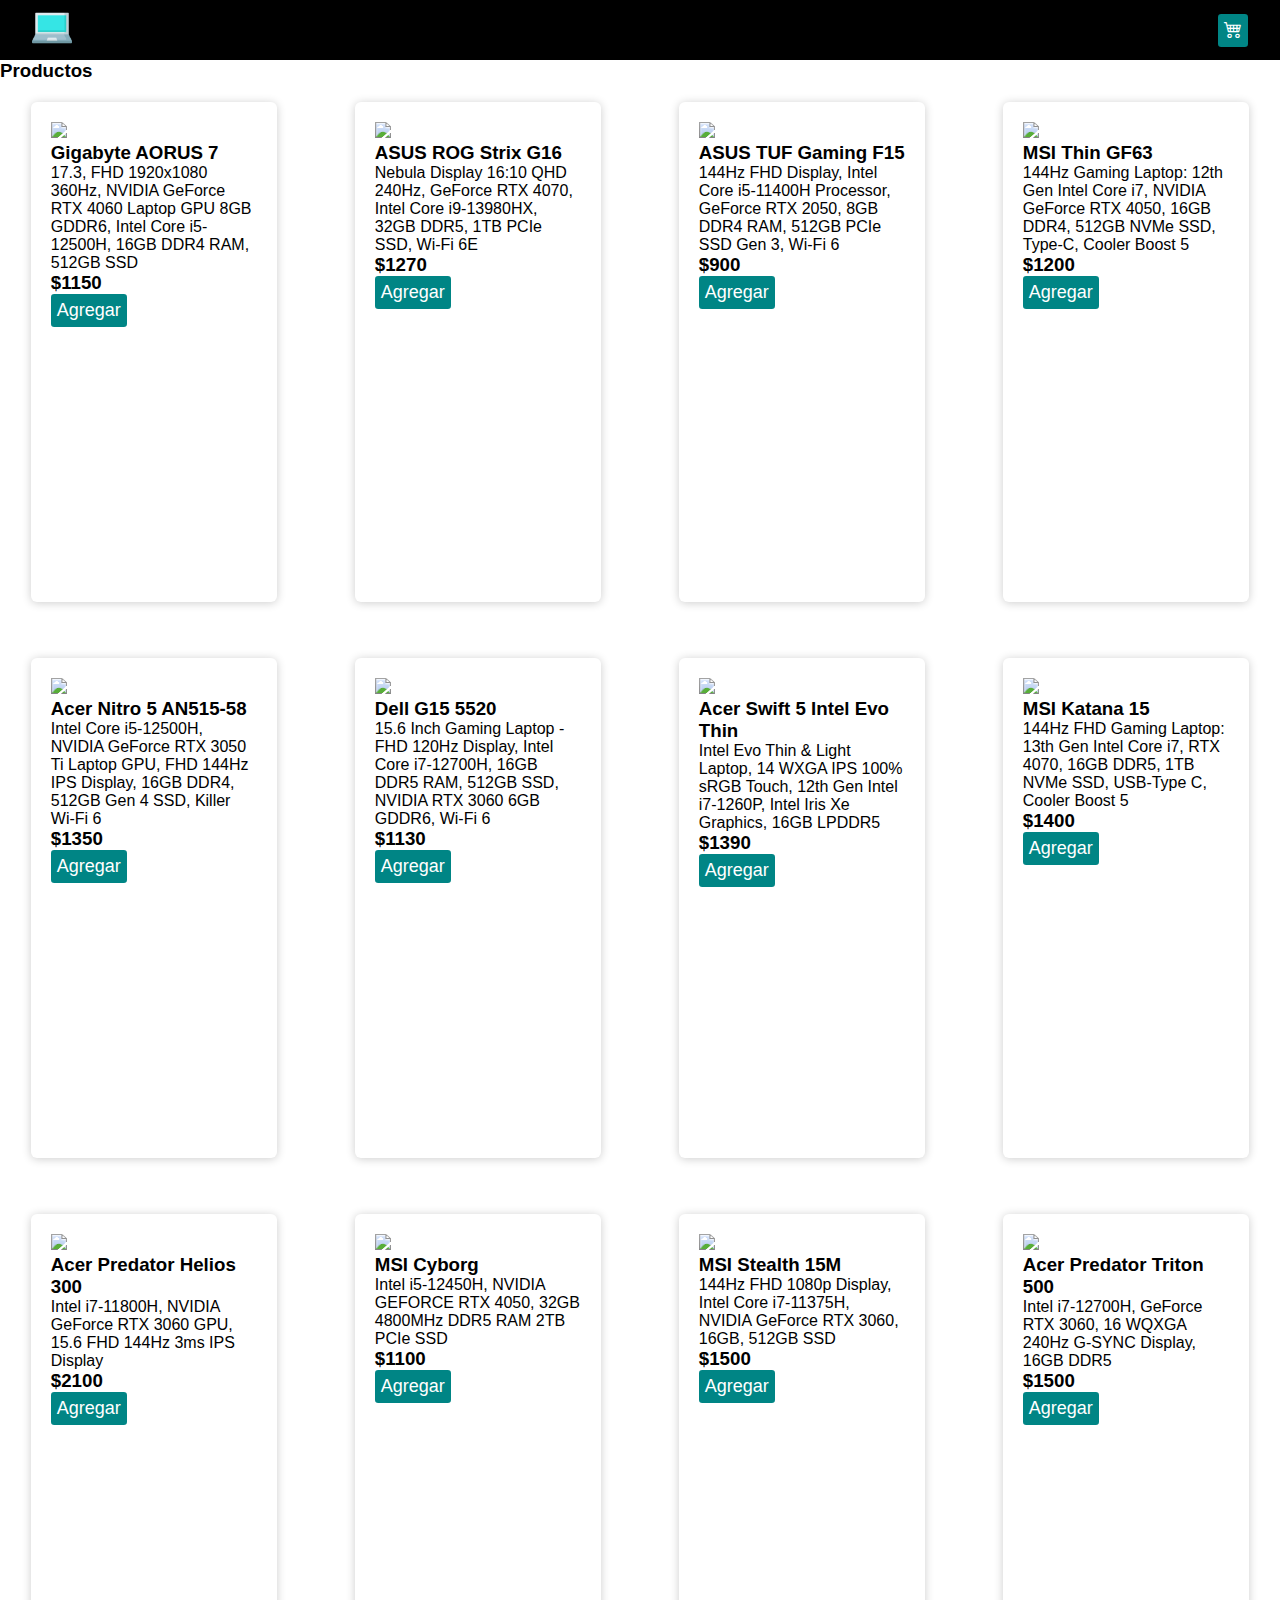
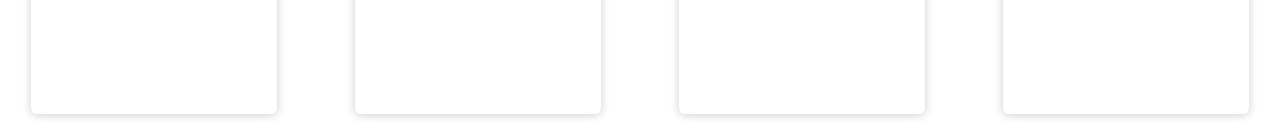
==== commit fa34640b: "traer el local storage al carrito" ====
--- a/index.html
+++ b/index.html
@@ -6,6 +6,7 @@
     <title>proyectoFinalJS | Francisco Zambrano</title>
     <link rel="stylesheet" href="estilos.css">
     <link rel="icon" href="productosImg/icon.png"></link>
+    <link rel="stylesheet" href="https://cdn.jsdelivr.net/npm/bootstrap-icons@1.11.1/font/bootstrap-icons.css">
    
 </head>
 <body>
@@ -16,7 +17,7 @@
         </div>
     
         <nav class="menu">
-            <button class="btn-carrito"><a href="carrito.html">Carrito</a></button>
+            <button class="btn-carrito"><a href="carrito.html"><i class="bi bi-cart4"></i></a></button>
         </nav>
     </header>
     <h3>Productos</h3>
